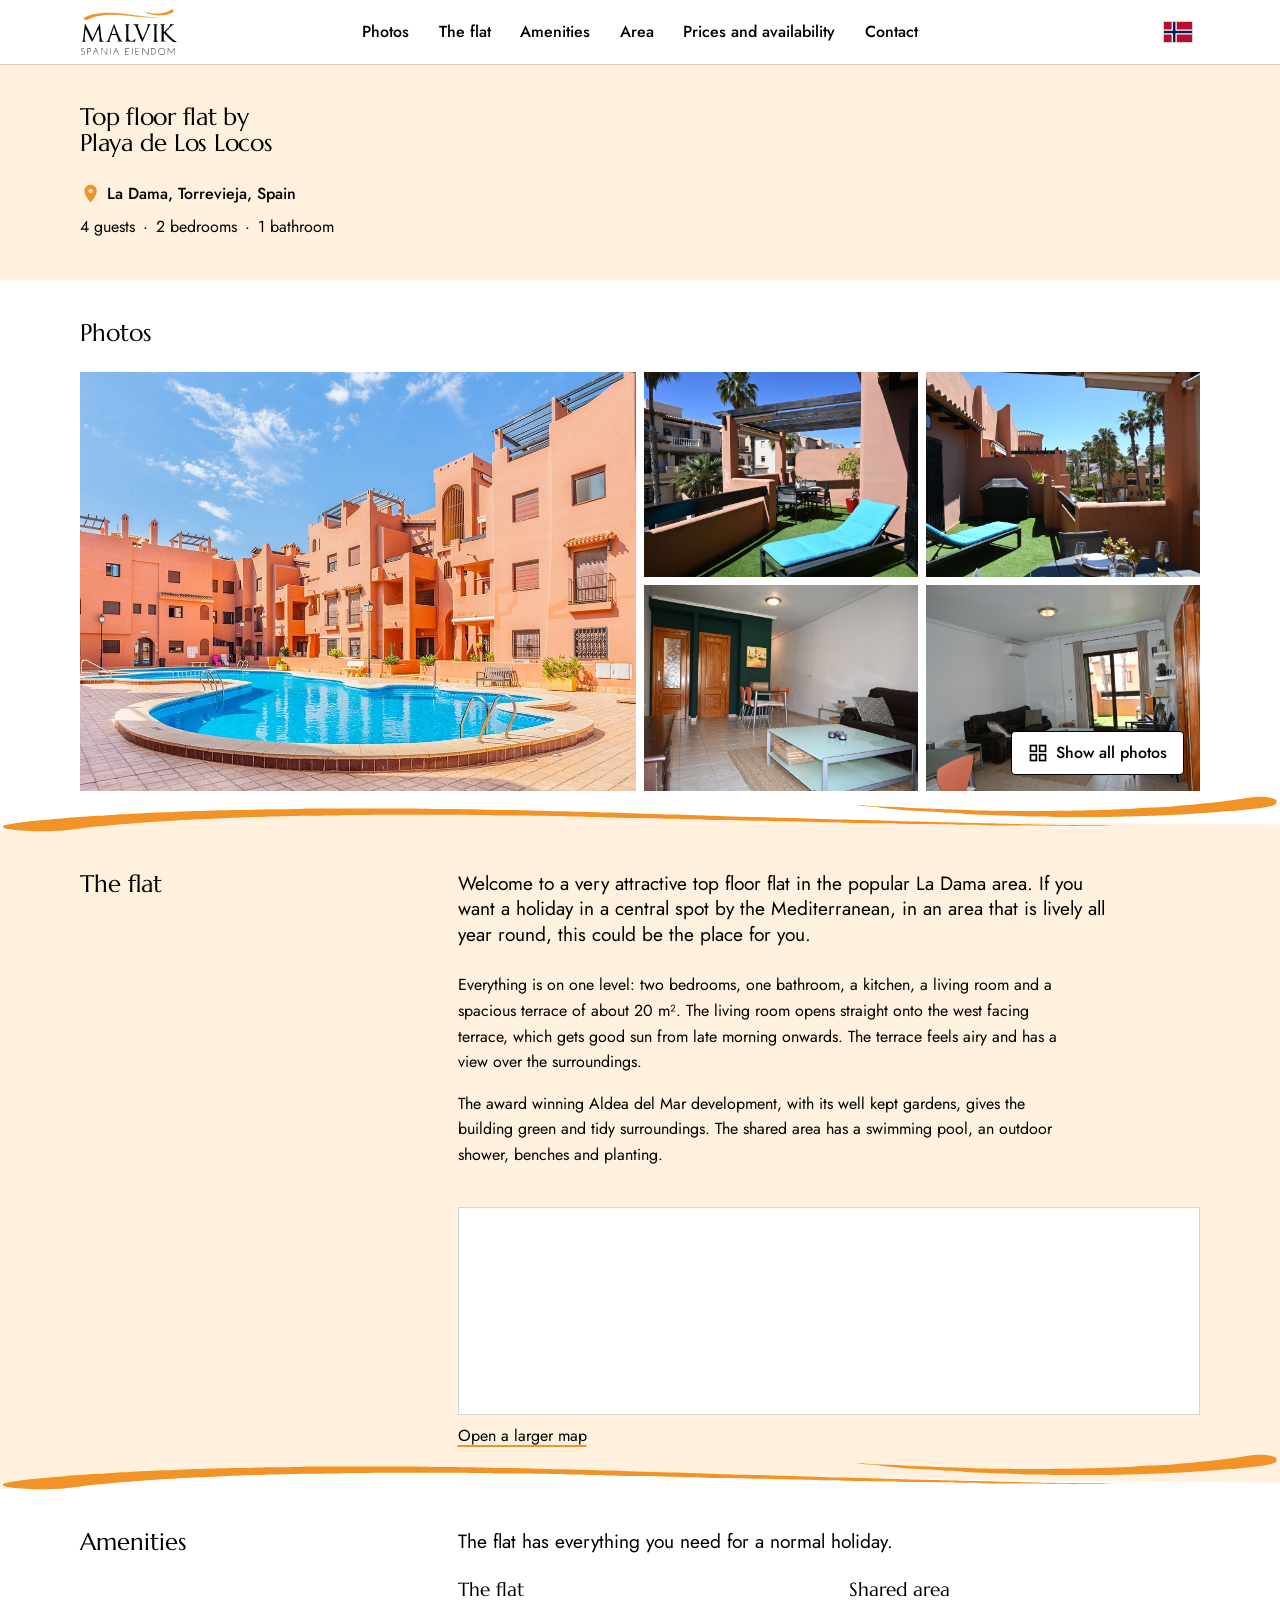
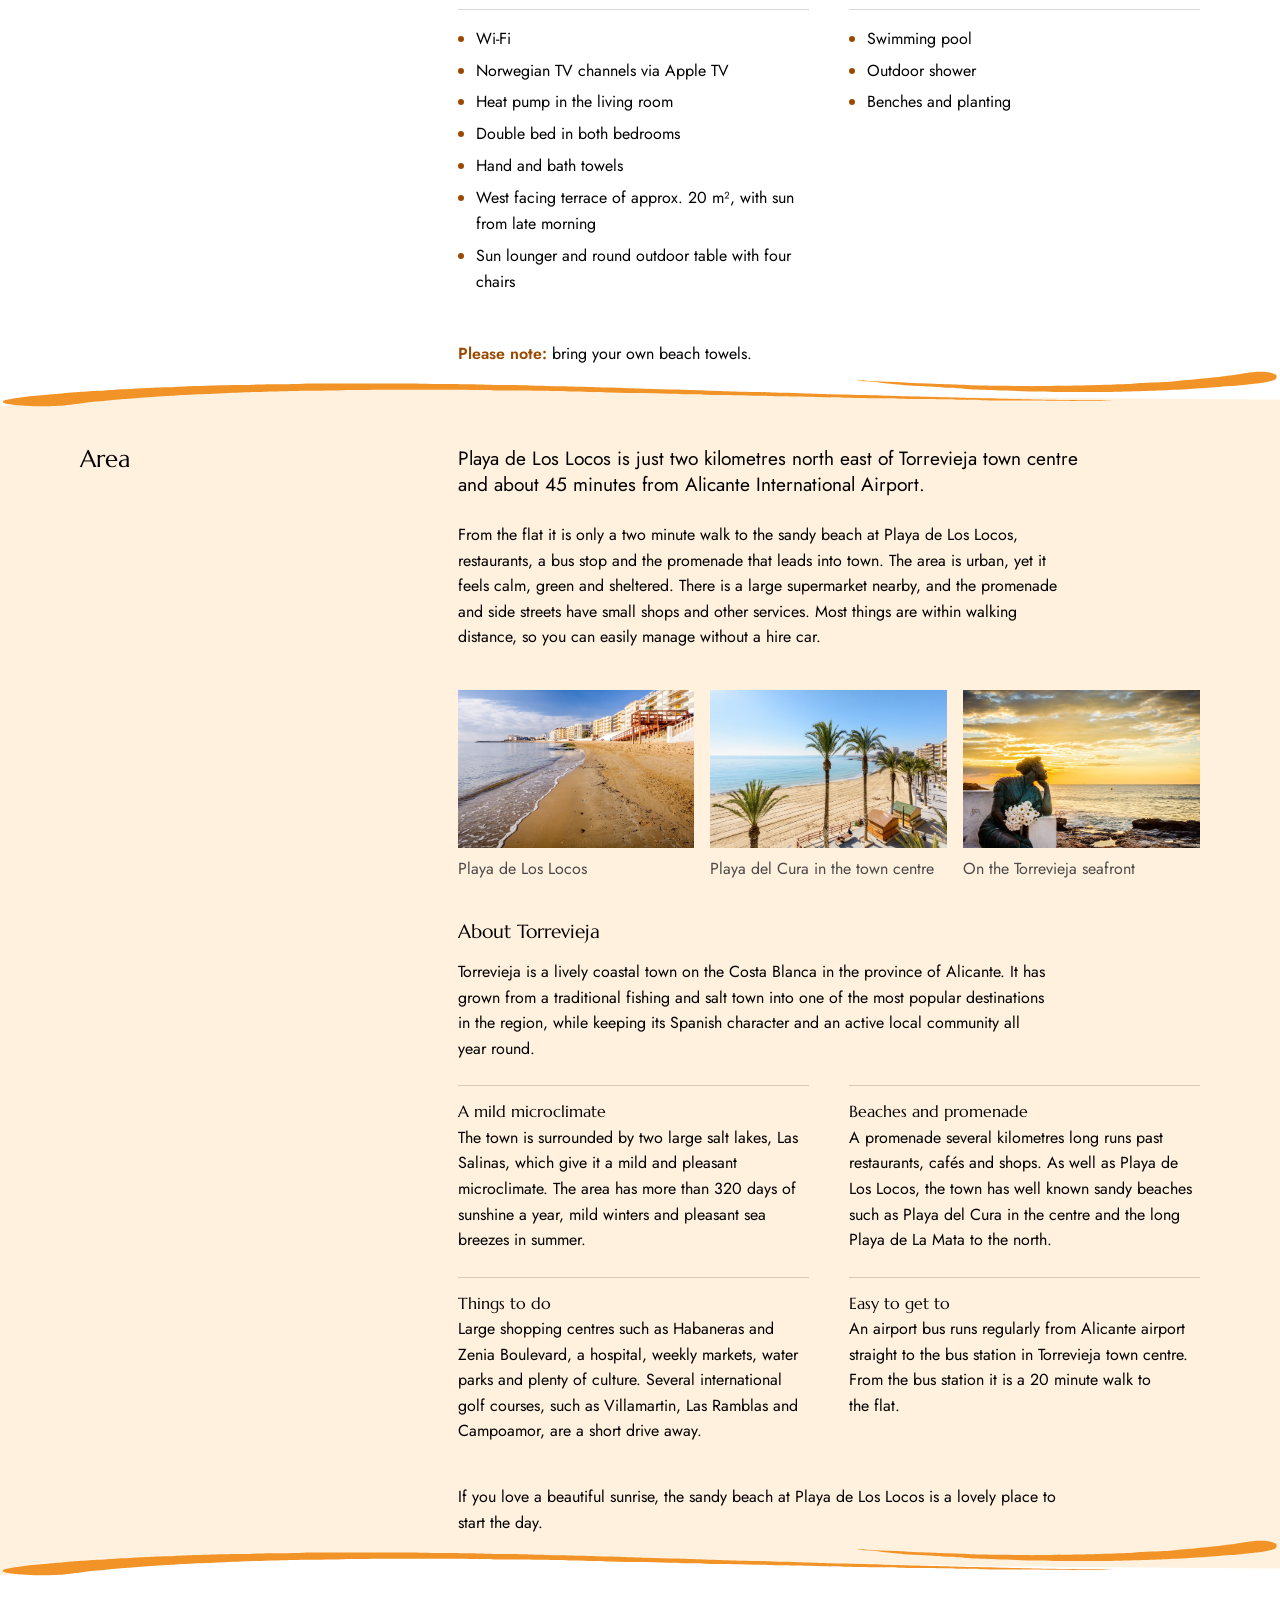
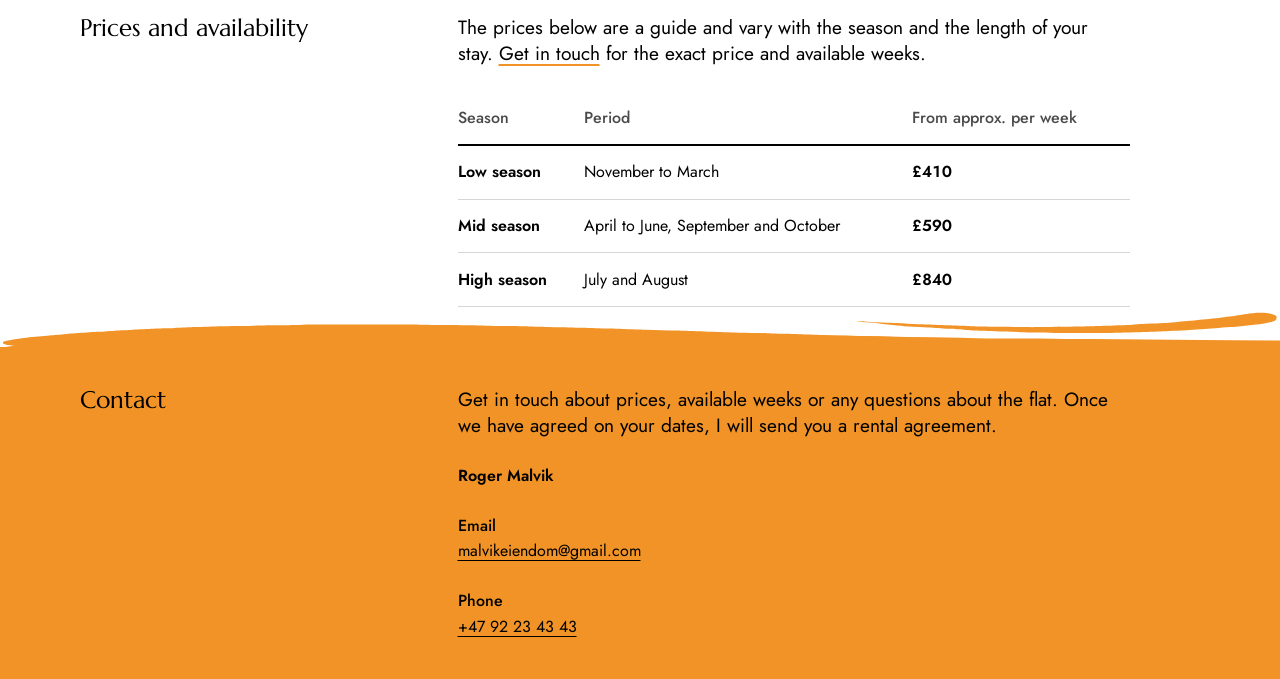
==== en/index.html @ 70602589 "Tilbake til enkelt flagg og fjern kant på notat" ====
<!DOCTYPE html>
<html lang="en-GB">
<head>
    <meta charset="utf-8">
    <meta name="viewport" content="width=device-width, initial-scale=1">
    <title>Top floor flat by Playa de Los Locos, Torrevieja | mseiendom</title>
    <meta name="description" content="Bright top floor flat with two bedrooms and a west facing terrace, a two minute walk from Playa de Los Locos in Torrevieja. Shared pool. Contact the owner for prices and available weeks.">
    <meta name="theme-color" content="#ffffff">

    <!-- TODO: change to the right domain if it is not mseiendom.no -->
    <link rel="canonical" href="https://mseiendom.no/en/">
    <link rel="alternate" hreflang="nb" href="https://mseiendom.no/">
    <link rel="alternate" hreflang="en" href="https://mseiendom.no/en/">
    <link rel="alternate" hreflang="x-default" href="https://mseiendom.no/">

    <!-- Preview when the link is shared on Messenger, Facebook etc. -->
    <meta property="og:type" content="website">
    <meta property="og:locale" content="en_GB">
    <meta property="og:locale:alternate" content="nb_NO">
    <meta property="og:site_name" content="mseiendom">
    <meta property="og:title" content="Top floor flat by Playa de Los Locos, Torrevieja">
    <meta property="og:description" content="Two bedrooms, a west facing terrace and a shared pool. A two minute walk to the beach.">
    <meta property="og:url" content="https://mseiendom.no/en/">
    <meta property="og:image" content="https://mseiendom.no/images/common-area-pool-and-buildings.jpg">

    <link rel="icon" href="../favicon.svg" type="image/svg+xml">
    <link rel="preload" href="../fonts/marcellus-latin-400.woff2" as="font" type="font/woff2" crossorigin>
    <link rel="preload" href="../fonts/jost-latin-variable.woff2" as="font" type="font/woff2" crossorigin>
    <link rel="stylesheet" href="../css/styles.css">
    <script src="../js/menu.js" defer></script>
    <script src="../js/gallery.js" defer></script>
</head>
<body>
    <a class="skip-link" href="#main">Skip to main content</a>

    <header class="site-header">
        <div class="site-header__inner">
            <a class="site-header__logo" href="#top"><img class="site-header__logo-image" src="../images/logo-malvik-spania-eiendom.svg" width="522" height="256" alt="Malvik Spania Eiendom"></a>

            <nav class="site-nav" aria-label="Main menu">
                <button class="site-nav__toggle" type="button" popovertarget="site-menu" data-js="menu-toggle">
                    <span class="site-nav__burger" aria-hidden="true"></span>
                    <span class="visually-hidden">Menu</span>
                </button>

                <div class="site-nav__menu" id="site-menu" popover data-js="menu">
                    <ul class="site-nav__list">
                        <li><a class="site-nav__link" href="#photos">Photos</a></li>
                        <li><a class="site-nav__link" href="#the-flat">The flat</a></li>
                        <li><a class="site-nav__link" href="#amenities">Amenities</a></li>
                        <li><a class="site-nav__link" href="#area">Area</a></li>
                        <li><a class="site-nav__link" href="#prices">Prices and availability</a></li>
                        <li><a class="site-nav__link" href="#contact">Contact</a></li>
                    </ul>
                </div>
            </nav>

            <a class="lang-switch" href="../" hreflang="nb" lang="nb" title="Norsk"><img class="lang-switch__flag" src="../images/flag-no.svg" width="28" height="20" alt="Norsk"></a>
        </div>
    </header>

    <main id="main">

        <!-- Intro: short overview at the top, no menu link -->
        <section class="section section--tint intro" id="top" aria-labelledby="intro-title">
            <div class="section__inner">
                <h1 class="intro__title" id="intro-title">Top floor flat by Playa de Los Locos</h1>
                <!-- TODO: add the street name (no house number) once the owner has confirmed it -->
                <p class="intro__location">La Dama, Torrevieja, Spain</p>
                <!-- TODO: confirm the number of guests with the owner (4 is assumed from two double beds) -->
                <ul class="intro__facts">
                    <li class="intro__fact">4 guests</li>
                    <li class="intro__fact">2 bedrooms</li>
                    <li class="intro__fact">1 bathroom</li>
                </ul>
            </div>
        </section>

        <!-- Photos -->
        <section class="section" id="photos" aria-labelledby="photos-title">
            <div class="section__inner">
                <h2 class="section__title" id="photos-title">Photos</h2>

                <div class="gallery">
                    <ul class="gallery__list">
                        <li class="gallery__item gallery__item--main">
                            <figure class="gallery__figure">
                                <a class="gallery__link" href="../images/common-area-pool-and-buildings.jpg" data-js="gallery-link">
                                    <img class="gallery__image" src="../images/common-area-pool-and-buildings.jpg" width="1600" height="835" alt="The shared area with a swimming pool, surrounded by terracotta coloured blocks of flats" fetchpriority="high">
                                </a>
                                <figcaption class="gallery__caption">Shared area with pool</figcaption>
                            </figure>
                        </li>
                        <li class="gallery__item">
                            <figure class="gallery__figure">
                                <a class="gallery__link" href="../images/balcony-pergola-sun-lounger-and-table.jpg" data-js="gallery-link">
                                    <img class="gallery__image" src="../images/balcony-pergola-sun-lounger-and-table.jpg" width="2000" height="1333" alt="The terrace with a pergola, a blue sun lounger and a table with four chairs, with palm trees and neighbouring buildings behind" loading="lazy">
                                </a>
                                <figcaption class="gallery__caption">Terrace</figcaption>
                            </figure>
                        </li>
                        <li class="gallery__item">
                            <figure class="gallery__figure">
                                <a class="gallery__link" href="../images/balcony-sun-lounger-and-grill.jpg" data-js="gallery-link">
                                    <img class="gallery__image" src="../images/balcony-sun-lounger-and-grill.jpg" width="2000" height="1333" alt="Sun lounger and barbecue on the terrace, looking out over palm trees and the neighbourhood" loading="lazy">
                                </a>
                                <figcaption class="gallery__caption">Terrace</figcaption>
                            </figure>
                        </li>
                        <li class="gallery__item">
                            <figure class="gallery__figure">
                                <a class="gallery__link" href="../images/living-room-sofa-and-dining-area.jpg" data-js="gallery-link">
                                    <img class="gallery__image" src="../images/living-room-sofa-and-dining-area.jpg" width="2000" height="1333" alt="The living room with a sofa and glass coffee table, and a dining table by a dark green wall" loading="lazy">
                                </a>
                                <figcaption class="gallery__caption">Living room</figcaption>
                            </figure>
                        </li>
                        <li class="gallery__item">
                            <figure class="gallery__figure">
                                <a class="gallery__link" href="../images/living-room-balcony-door.jpg" data-js="gallery-link">
                                    <img class="gallery__image" src="../images/living-room-balcony-door.jpg" width="2000" height="1333" alt="The living room with a sofa and a glass door out to the terrace" loading="lazy">
                                </a>
                                <figcaption class="gallery__caption">Living room with terrace access</figcaption>
                            </figure>
                        </li>
                        <li class="gallery__item">
                            <figure class="gallery__figure">
                                <a class="gallery__link" href="../images/living-room-tv-and-doors.jpg" data-js="gallery-link">
                                    <img class="gallery__image" src="../images/living-room-tv-and-doors.jpg" width="2000" height="1333" alt="The living room with a TV, shelves and two wooden doors" loading="lazy">
                                </a>
                                <figcaption class="gallery__caption">Living room</figcaption>
                            </figure>
                        </li>
                        <li class="gallery__item">
                            <figure class="gallery__figure">
                                <a class="gallery__link" href="../images/dining-area-hallway-1.jpeg" data-js="gallery-link">
                                    <img class="gallery__image" src="../images/dining-area-hallway-1.jpeg" width="2000" height="1500" alt="Dining table with four chairs by the hallway" loading="lazy">
                                </a>
                                <figcaption class="gallery__caption">Dining area</figcaption>
                            </figure>
                        </li>
                        <li class="gallery__item">
                            <figure class="gallery__figure">
                                <a class="gallery__link" href="../images/kitchen-sink-and-window.jpg" data-js="gallery-link">
                                    <img class="gallery__image" src="../images/kitchen-sink-and-window.jpg" width="2000" height="1333" alt="The kitchen with a sink, a window and a wine rack" loading="lazy">
                                </a>
                                <figcaption class="gallery__caption">Kitchen</figcaption>
                            </figure>
                        </li>
                        <li class="gallery__item">
                            <figure class="gallery__figure">
                                <a class="gallery__link" href="../images/kitchen-fridge-and-washing-machine.jpg" data-js="gallery-link">
                                    <img class="gallery__image" src="../images/kitchen-fridge-and-washing-machine.jpg" width="1333" height="2000" alt="The kitchen with a fridge freezer and a washing machine" loading="lazy">
                                </a>
                                <figcaption class="gallery__caption">Kitchen</figcaption>
                            </figure>
                        </li>
                        <li class="gallery__item">
                            <figure class="gallery__figure">
                                <a class="gallery__link" href="../images/bathroom-sink-and-shower.jpg" data-js="gallery-link">
                                    <img class="gallery__image" src="../images/bathroom-sink-and-shower.jpg" width="1333" height="2000" alt="The bathroom with a basin, mirror and shower" loading="lazy">
                                </a>
                                <figcaption class="gallery__caption">Bathroom</figcaption>
                            </figure>
                        </li>
                        <li class="gallery__item">
                            <figure class="gallery__figure">
                                <a class="gallery__link" href="../images/balcony-view-neighborhood-palm-trees.jpg" data-js="gallery-link">
                                    <img class="gallery__image" src="../images/balcony-view-neighborhood-palm-trees.jpg" width="2000" height="1333" alt="View from the terrace over the street, palm trees and the neighbourhood" loading="lazy">
                                </a>
                                <figcaption class="gallery__caption">View from the terrace</figcaption>
                            </figure>
                        </li>
                        <li class="gallery__item">
                            <figure class="gallery__figure">
                                <a class="gallery__link" href="../images/balcony-view-street-sea-glimpse-full.jpg" data-js="gallery-link">
                                    <img class="gallery__image" src="../images/balcony-view-street-sea-glimpse-full.jpg" width="1333" height="2000" alt="A glimpse of the sea between the houses, seen from the terrace" loading="lazy">
                                </a>
                                <figcaption class="gallery__caption">Sea glimpse from the terrace</figcaption>
                            </figure>
                        </li>
                        <li class="gallery__item">
                            <figure class="gallery__figure">
                                <a class="gallery__link" href="../images/building-facade-main.jpg" data-js="gallery-link">
                                    <img class="gallery__image" src="../images/building-facade-main.jpg" width="1600" height="863" alt="The building seen from the street, with palm trees in front" loading="lazy">
                                </a>
                                <figcaption class="gallery__caption">The building</figcaption>
                            </figure>
                        </li>
                        <li class="gallery__item">
                            <figure class="gallery__figure">
                                <a class="gallery__link" href="../images/common-area-pool.jpg" data-js="gallery-link">
                                    <img class="gallery__image" src="../images/common-area-pool.jpg" width="1600" height="902" alt="The swimming pool in the shared area" loading="lazy">
                                </a>
                                <figcaption class="gallery__caption">Pool</figcaption>
                            </figure>
                        </li>
                        <li class="gallery__item">
                            <figure class="gallery__figure">
                                <a class="gallery__link" href="../images/neighborhood-palm-trees-night.jpg" data-js="gallery-link">
                                    <img class="gallery__image" src="../images/neighborhood-palm-trees-night.jpg" width="2000" height="1333" alt="The neighbourhood with palm trees and street lights in the evening" loading="lazy">
                                </a>
                                <figcaption class="gallery__caption">The neighbourhood in the evening</figcaption>
                            </figure>
                        </li>
                    </ul>
                    <button class="gallery__show-all" type="button" data-js="gallery-show-all">
                        <svg aria-hidden="true" focusable="false" width="20" height="20" viewBox="0 0 24 24" fill="none" stroke="currentColor" stroke-width="2"><rect x="3" y="3" width="7" height="7"/><rect x="14" y="3" width="7" height="7"/><rect x="3" y="14" width="7" height="7"/><rect x="14" y="14" width="7" height="7"/></svg>
                        Show all photos
                    </button>
                </div>

                <dialog class="lightbox" data-js="lightbox" aria-label="Photo viewer">
                    <button class="lightbox__button lightbox__button--close" type="button" data-js="lightbox-close">
                        <svg aria-hidden="true" focusable="false" width="24" height="24" viewBox="0 0 24 24" fill="none" stroke="currentColor" stroke-width="2" stroke-linecap="round"><path d="M6 6l12 12M18 6L6 18"/></svg>
                        <span class="visually-hidden">Close</span>
                    </button>
                    <button class="lightbox__button lightbox__button--prev" type="button" data-js="lightbox-prev">
                        <svg aria-hidden="true" focusable="false" width="24" height="24" viewBox="0 0 24 24" fill="none" stroke="currentColor" stroke-width="2" stroke-linecap="round" stroke-linejoin="round"><path d="M15 5l-7 7 7 7"/></svg>
                        <span class="visually-hidden">Previous photo</span>
                    </button>
                    <figure class="lightbox__figure" data-js="lightbox-figure">
                        <img class="lightbox__image" src="../images/common-area-pool-and-buildings.jpg" alt="" loading="lazy" data-js="lightbox-image">
                        <figcaption class="lightbox__caption" aria-live="polite">
                            <span data-js="lightbox-caption"></span>
                            <span class="lightbox__counter" data-js="lightbox-counter"></span>
                        </figcaption>
                    </figure>
                    <button class="lightbox__button lightbox__button--next" type="button" data-js="lightbox-next">
                        <svg aria-hidden="true" focusable="false" width="24" height="24" viewBox="0 0 24 24" fill="none" stroke="currentColor" stroke-width="2" stroke-linecap="round" stroke-linejoin="round"><path d="M9 5l7 7-7 7"/></svg>
                        <span class="visually-hidden">Next photo</span>
                    </button>
                    <ul class="lightbox__thumbnails" data-js="lightbox-thumbnails"></ul>
                </dialog>
            </div>
        </section>

        <!-- The flat -->
        <section class="section section--tint" id="the-flat" aria-labelledby="the-flat-title">
            <div class="section__inner section__inner--split">
                <h2 class="section__title" id="the-flat-title">The flat</h2>
                <div class="section__body">
                    <p class="section__lead">Welcome to a very attractive top floor flat in the popular La Dama area. If you want a holiday in a central spot by the Mediterranean, in an area that is lively all year round, this could be the place for you.</p>
                    <p>Everything is on one level: two bedrooms, one bathroom, a kitchen, a living room and a spacious terrace of about 20 m². The living room opens straight onto the west facing terrace, which gets good sun from late morning onwards. The terrace feels airy and has a view over the surroundings.</p>
                    <p>The award winning Aldea del Mar development, with its well kept gardens, gives the building green and tidy surroundings. The shared area has a swimming pool, an outdoor shower, benches and planting.</p>

                    <!-- The map shows the Aldea del Mar complex (La Dama) with a pin, not the exact flat. -->
                    <figure class="map">
                        <iframe class="map__frame" src="https://www.openstreetmap.org/export/embed.html?bbox=-0.6680%2C37.9825%2C-0.6520%2C37.9905&amp;layer=mapnik&amp;marker=37.9867%2C-0.6600" title="Map of La Dama and Playa de Los Locos in Torrevieja, with Aldea del Mar marked" width="800" height="200" loading="lazy"></iframe>
                        <figcaption class="map__caption">
                            <a href="https://www.openstreetmap.org/?mlat=37.9867&amp;mlon=-0.6600#map=17/37.9867/-0.6600">Open a larger map</a>
                        </figcaption>
                    </figure>
                </div>
            </div>
        </section>

        <!-- Amenities -->
        <section class="section" id="amenities" aria-labelledby="amenities-title">
            <div class="section__inner section__inner--split">
                <h2 class="section__title" id="amenities-title">Amenities</h2>
                <div class="section__body">
                    <p class="section__lead">The flat has everything you need for a normal holiday.</p>

                    <div class="amenities">
                        <div class="amenities__group">
                            <h3 class="amenities__title">The flat</h3>
                            <ul class="amenities__list">
                                <li class="amenities__item">Wi-Fi</li>
                                <li class="amenities__item">Norwegian TV channels via Apple TV</li>
                                <li class="amenities__item">Heat pump in the living room</li>
                                <li class="amenities__item">Double bed in both bedrooms</li>
                                <li class="amenities__item">Hand and bath towels</li>
                                <li class="amenities__item">West facing terrace of approx. 20 m², with sun from late morning</li>
                                <li class="amenities__item">Sun lounger and round outdoor table with four chairs</li>
                            </ul>
                        </div>

                        <div class="amenities__group">
                            <h3 class="amenities__title">Shared area</h3>
                            <ul class="amenities__list">
                                <li class="amenities__item">Swimming pool</li>
                                <li class="amenities__item">Outdoor shower</li>
                                <li class="amenities__item">Benches and planting</li>
                            </ul>
                        </div>
                    </div>

                    <p class="amenities__note"><strong class="amenities__note-label">Please note:</strong> bring your own beach towels.</p>
                </div>
            </div>
        </section>

        <!-- Area -->
        <section class="section section--tint" id="area" aria-labelledby="area-title">
            <div class="section__inner section__inner--split">
                <h2 class="section__title" id="area-title">Area</h2>
                <div class="section__body">
                    <p class="section__lead">Playa de Los Locos is just two kilometres north east of Torrevieja town centre and about 45 minutes from Alicante International Airport.</p>
                    <p>From the flat it is only a two minute walk to the sandy beach at Playa de Los Locos, restaurants, a bus stop and the promenade that leads into town. The area is urban, yet it feels calm, green and sheltered. There is a large supermarket nearby, and the promenade and side streets have small shops and other services. Most things are within walking distance, so you can easily manage without a hire car.</p>

                    <ul class="area-photos">
                        <li class="area-photos__item">
                            <figure class="area-photos__figure">
                                <img class="area-photos__image" src="../images/playa-de-los-locos-shoreline.jpg" width="1920" height="963" alt="The sandy beach at Playa de Los Locos with a calm sea and blocks of flats along the promenade" loading="lazy">
                                <figcaption class="area-photos__caption">Playa de Los Locos</figcaption>
                            </figure>
                        </li>
                        <li class="area-photos__item">
                            <figure class="area-photos__figure">
                                <img class="area-photos__image" src="../images/playa-del-cura-beach-palm-trees.jpg" width="1463" height="845" alt="Playa del Cura with palm trees, a sandy beach and the promenade" loading="lazy">
                                <figcaption class="area-photos__caption">Playa del Cura in the town centre</figcaption>
                            </figure>
                        </li>
                        <li class="area-photos__item">
                            <figure class="area-photos__figure">
                                <img class="area-photos__image" src="../images/torrevieja-sunset-statue-seafront.jpg" width="1500" height="1000" alt="Statue of a woman holding flowers by the sea at sunset" loading="lazy">
                                <figcaption class="area-photos__caption">On the Torrevieja seafront</figcaption>
                            </figure>
                        </li>
                    </ul>

                    <h3 class="section__subtitle">About Torrevieja</h3>
                    <p>Torrevieja is a lively coastal town on the Costa Blanca in the province of Alicante. It has grown from a traditional fishing and salt town into one of the most popular destinations in the region, while keeping its Spanish character and an active local community all year round.</p>

                    <div class="highlights">
                        <div class="highlights__item">
                            <h4 class="highlights__title">A mild microclimate</h4>
                            <p class="highlights__text">The town is surrounded by two large salt lakes, Las Salinas, which give it a mild and pleasant microclimate. The area has more than 320 days of sunshine a year, mild winters and pleasant sea breezes in summer.</p>
                        </div>
                        <div class="highlights__item">
                            <h4 class="highlights__title">Beaches and promenade</h4>
                            <p class="highlights__text">A promenade several kilometres long runs past restaurants, cafés and shops. As well as Playa de Los Locos, the town has well known sandy beaches such as Playa del Cura in the centre and the long Playa de La Mata to the north.</p>
                        </div>
                        <div class="highlights__item">
                            <h4 class="highlights__title">Things to do</h4>
                            <p class="highlights__text">Large shopping centres such as Habaneras and Zenia Boulevard, a hospital, weekly markets, water parks and plenty of culture. Several international golf courses, such as Villamartin, Las Ramblas and Campoamor, are a short drive away.</p>
                        </div>
                        <div class="highlights__item">
                            <h4 class="highlights__title">Easy to get to</h4>
                            <p class="highlights__text">An airport bus runs regularly from Alicante airport straight to the bus station in Torrevieja town centre. From the bus station it is a 20 minute walk to the flat.</p>
                        </div>
                    </div>

                    <p>If you love a beautiful sunrise, the sandy beach at Playa de Los Locos is a lovely place to start the day.</p>
                </div>
            </div>
        </section>

        <!-- Prices and availability -->
        <!-- TODO: replace the placeholder prices once the owner sends the real ones. GBP = NOK divided by today's rate, rounded to the nearest 10 pounds. -->
        <section class="section" id="prices" aria-labelledby="prices-title">
            <div class="section__inner section__inner--split">
                <h2 class="section__title" id="prices-title">Prices and availability</h2>
                <div class="section__body">
                    <p class="section__lead">The prices below are a guide and vary with the season and the length of your stay. <a href="#contact">Get in touch</a> for the exact price and available weeks.</p>

                    <div class="prices__table-wrapper">
                        <table class="prices__table">
                            <caption class="visually-hidden">Guide price per week</caption>
                            <thead>
                                <tr>
                                    <th scope="col">Season</th>
                                    <th scope="col">Period</th>
                                    <th scope="col">From approx. per week</th>
                                </tr>
                            </thead>
                            <tbody>
                                <tr>
                                    <th scope="row">Low season</th>
                                    <td>November to March</td>
                                    <td class="prices__price"><data value="410">£410</data></td>
                                </tr>
                                <tr>
                                    <th scope="row">Mid season</th>
                                    <td>April to June, September and October</td>
                                    <td class="prices__price"><data value="590">£590</data></td>
                                </tr>
                                <tr>
                                    <th scope="row">High season</th>
                                    <td>July and August</td>
                                    <td class="prices__price"><data value="840">£840</data></td>
                                </tr>
                            </tbody>
                        </table>
                    </div>
                </div>
            </div>
        </section>

        <!-- Contact -->
        <section class="section section--accent" id="contact" aria-labelledby="contact-title">
            <div class="section__inner section__inner--split">
                <h2 class="section__title" id="contact-title">Contact</h2>
                <div class="section__body">
                    <p class="section__lead">Get in touch about prices, available weeks or any questions about the flat. Once we have agreed on your dates, I will send you a rental agreement.</p>

                    <address class="contact">
                        <p class="contact__name">Roger Malvik</p>
                        <ul class="contact__list">
                            <li class="contact__item">
                                <span class="contact__label">Email</span>
                                <a class="contact__link" href="mailto:malvikeiendom@gmail.com?subject=Renting%20the%20flat%20in%20Torrevieja">malvikeiendom@gmail.com</a>
                            </li>
                            <li class="contact__item">
                                <span class="contact__label">Phone</span>
                                <a class="contact__link" href="tel:+4792234343">+47 92 23 43 43</a>
                            </li>
                        </ul>
                    </address>
                </div>
            </div>
        </section>

    </main>
</body>
</html>
---- css/styles.css ----
/* ==========================================================================
   Malvik Spania Eiendom
   BEM class names, mobile first.

   1.  Fonts
   2.  Design tokens
   3.  Base
   4.  Utilities
   5.  Site header and navigation
   6.  Sections
   7.  Intro
   8.  Gallery and photo viewer
   9.  Amenities
   10. Area and map
   11. Prices
   12. Contact
   13. Breakpoints
   14. Motion, short screens and print
   ========================================================================== */


/* 1. Fonts
   Both typefaces are self-hosted and licensed under the SIL Open Font License.
   Marcellus is used for headings (h1 to h4) only. Jost is used for all other text.
   ========================================================================== */

@font-face {
    font-family: "Marcellus";
    src: url("../fonts/marcellus-latin-400.woff2") format("woff2");
    font-weight: 400;
    font-style: normal;
    font-display: swap;
}

@font-face {
    font-family: "Jost";
    src: url("../fonts/jost-latin-variable.woff2") format("woff2");
    font-weight: 100 900;
    font-style: normal;
    font-display: swap;
}


/* 2. Design tokens
   ========================================================================== */

:root {
    /* No font sizes are set except the lead text: headings and body text use the
       browser defaults, so the visitor's own text size setting is always respected. */

    /* Colors come from the logo: black, white and the orange brush stroke.
       Text pairs: ink on white 21:1, ink on apricot 18.9:1, ink on orange 8.9:1,
       ink-soft on apricot 8:1, orange-deep on apricot 5.6:1 (WCAG 2.2 AA needs 4.5:1).
       The plain orange is only used for decoration and as a background. */
    --color-white: #ffffff;
    --color-ink: #000000;
    --color-ink-soft: #4a4a4a;
    --color-orange: #f19326;
    --color-orange-deep: #9a4a00;
    --color-apricot: #fff1dd;
    --color-line: rgb(0 0 0 / 0.16);

    --font-heading: "Marcellus", Georgia, "Times New Roman", serif;
    --font-body: "Jost", system-ui, -apple-system, "Segoe UI", Roboto, Arial, sans-serif;


    --space-xs: 0.5rem;
    --space-s: 1rem;
    --space-m: 1.5rem;
    --space-l: 2.5rem;
    --section-space: var(--space-l);

    --content-width: 72rem;
    --text-width: 62ch;
    --header-height: 4rem;
    --radius: 0.25rem;
}


/* 3. Base
   ========================================================================== */

*,
*::before,
*::after {
    box-sizing: border-box;
}

html {
    color-scheme: light;
    -webkit-text-size-adjust: 100%;
    text-size-adjust: 100%;
    /* A menu jump lands the section right under the sticky header. The 1px overlap
       hides the sliver of the previous section that browser rounding can leave. */
    scroll-padding-top: calc(var(--header-height) - 1px);
}

body {
    margin: 0;
    font-family: var(--font-body);
    line-height: 1.6;
    color: var(--color-ink);
    background-color: var(--color-white);
}

h1,
h2,
h3,
h4 {
    margin-top: 0;
    margin-bottom: var(--space-s);
    font-family: var(--font-heading);
    font-weight: 400;
    line-height: 1.15;
    text-wrap: balance;
}

h1 {
    line-height: 1.1;
    letter-spacing: -0.01em;
}

p {
    max-width: var(--text-width);
    margin-top: 0;
    margin-bottom: var(--space-s);
    text-wrap: pretty;
}

ul {
    margin-top: 0;
    margin-bottom: var(--space-s);
}

img,
iframe {
    display: block;
    max-width: 100%;
}

img {
    height: auto;
}

strong,
th {
    font-weight: 600;
}

/* Links keep the text color. The orange underline marks them as links. */
a {
    color: inherit;
    text-decoration-line: underline;
    text-decoration-color: var(--color-orange);
    text-decoration-thickness: 0.12em;
    text-underline-offset: 0.22em;
}

a:hover {
    text-decoration-color: currentColor;
}

:focus-visible {
    outline: 3px solid var(--color-ink);
    outline-offset: 3px;
    border-radius: var(--radius);
}

::selection {
    color: var(--color-ink);
    background-color: var(--color-orange);
}


/* 4. Utilities
   ========================================================================== */

.visually-hidden {
    position: absolute;
    width: 1px;
    height: 1px;
    margin: -1px;
    padding: 0;
    overflow: hidden;
    clip-path: inset(50%);
    white-space: nowrap;
    border: 0;
}

.skip-link {
    position: absolute;
    top: var(--space-xs);
    left: var(--space-xs);
    z-index: 100;
    padding: var(--space-xs) var(--space-s);
    font-weight: 600;
    color: var(--color-white);
    background-color: var(--color-ink);
    border-radius: var(--radius);
    text-decoration-line: none;
    transform: translateY(-200%);
}

.skip-link:focus {
    transform: translateY(0);
}


/* 5. Site header and navigation
   ========================================================================== */

.site-header {
    position: sticky;
    top: 0;
    z-index: 50;
    background-color: var(--color-white);
    /* A shadow instead of a border keeps the header exactly --header-height tall. */
    box-shadow: 0 1px 0 var(--color-line);
}

.site-header__inner {
    display: flex;
    align-items: center;
    gap: var(--space-s);
    max-width: var(--content-width);
    height: var(--header-height);
    margin-left: auto;
    margin-right: auto;
    padding-left: var(--space-s);
    padding-right: var(--space-s);
}

.site-header__logo {
    display: block;
    flex-shrink: 0;
    padding-top: 0.25rem;
    padding-bottom: 0.25rem;
}

.site-header__logo-image {
    display: block;
    width: auto;
    height: 3rem;
}

.site-nav {
    margin-left: auto;
}

.site-nav__toggle {
    display: inline-flex;
    align-items: center;
    justify-content: center;
    min-width: 2.75rem;
    min-height: 2.75rem;
    padding: var(--space-xs) 0.6rem;
    color: var(--color-ink);
    background-color: transparent;
    border: 0;
    border-radius: var(--radius);
    cursor: pointer;
}

/* The burger icon: three lines drawn in CSS. */
.site-nav__burger {
    position: relative;
    display: block;
    width: 1.375rem;
    height: 2px;
    background-color: currentColor;
}

.site-nav__burger::before,
.site-nav__burger::after {
    content: "";
    position: absolute;
    left: 0;
    width: 100%;
    height: 2px;
    background-color: currentColor;
}

.site-nav__burger::before {
    top: -7px;
}

.site-nav__burger::after {
    top: 7px;
}

/* While the menu is open the burger becomes an X. */
.site-nav:has(.site-nav__menu:popover-open) .site-nav__burger {
    background-color: transparent;
}

.site-nav:has(.site-nav__menu:popover-open) .site-nav__burger::before {
    transform: translateY(7px) rotate(45deg);
}

.site-nav:has(.site-nav__menu:popover-open) .site-nav__burger::after {
    transform: translateY(-7px) rotate(-45deg);
}

/* Small screens: the menu is a native popover that opens below the header. */
.site-nav__menu {
    position: fixed;
    top: var(--header-height);
    right: 0;
    bottom: auto;
    left: 0;
    width: 100%;
    max-height: calc(100dvh - var(--header-height));
    margin: 0;
    padding: var(--space-s);
    overflow-y: auto;
    color: var(--color-ink);
    background-color: var(--color-white);
    border: 0;
    border-bottom: 3px solid var(--color-orange);
}

/* The backdrop starts below the header, so the X stays clear and easy to reach. */
.site-nav__menu::backdrop {
    top: var(--header-height);
    background-color: rgb(0 0 0 / 0.4);
}

.site-nav__list {
    margin: 0;
    padding: 0;
    list-style: none;
}

.site-nav__link {
    display: block;
    padding: 0.8rem var(--space-s);
    text-align: center;
    text-decoration-line: none;
    border-radius: var(--radius);
}

.site-nav__link:hover {
    background-color: var(--color-apricot);
}

.lang-switch {
    display: inline-flex;
    align-items: center;
    justify-content: center;
    min-width: 2.75rem;
    min-height: 2.75rem;
    border-radius: var(--radius);
}

.lang-switch__flag {
    width: 1.75rem;
    height: 1.25rem;
    object-fit: cover;
    box-shadow: 0 0 0 1px var(--color-line);
}

.lang-switch:hover .lang-switch__flag {
    box-shadow: 0 0 0 2px var(--color-orange);
}


/* 6. Sections
   Every section, the intro included, has the same space above and below.
   Backgrounds alternate between white and apricot; the contact section is orange.
   ========================================================================== */

.section {
    padding-top: var(--section-space);
    padding-bottom: var(--section-space);
    background-color: var(--color-white);
}

.section--tint {
    background-color: var(--color-apricot);
}

.section--accent {
    background-color: var(--color-orange);
}

.section__inner {
    max-width: var(--content-width);
    margin-left: auto;
    margin-right: auto;
    padding-left: var(--space-s);
    padding-right: var(--space-s);
}

/* The last element adds no gap of its own, so the bottom space matches the top. */
.section__inner > :last-child,
.section__body > :last-child {
    margin-bottom: 0;
}

.section__title {
    margin-bottom: var(--space-m);
}


.section__lead {
    max-width: 34em;
    margin-bottom: var(--space-m);
    font-size: 1.2rem;
    line-height: 1.35;
}

.section__subtitle {
    margin-top: var(--space-l);
}


/* Section dividers
   Where one section meets the next, the new section's color rises into the one
   above along the curve of the logo's brush stroke, and the stroke itself is
   drawn on the edge. Both shapes are masks, so they take the section's color. */
.section {
    position: relative;
}

.section + .section::before,
.section + .section::after {
    content: "";
    position: absolute;
    left: 0;
    bottom: calc(100% - 1px);
    width: 100%;
    height: clamp(1.25rem, 3vw, 2.25rem);
    pointer-events: none;
    -webkit-mask-size: 100% 100%;
    mask-size: 100% 100%;
    -webkit-mask-repeat: no-repeat;
    mask-repeat: no-repeat;
}

.section + .section::before {
    background-color: inherit;
    -webkit-mask-image: url("../images/divider-fill.svg");
    mask-image: url("../images/divider-fill.svg");
}

.section + .section::after {
    background-color: var(--color-orange);
    -webkit-mask-image: url("../images/divider-stroke.svg");
    mask-image: url("../images/divider-stroke.svg");
}

/* No divider between the intro and the first menu section. */
.intro + .section::before,
.intro + .section::after {
    display: none;
}



/* 7. Intro
   ========================================================================== */

.intro__title {
    max-width: 16ch;
    margin-bottom: var(--space-m);
    overflow-wrap: break-word;
}

.intro__location {
    margin-bottom: 0;
    display: flex;
    align-items: center;
    gap: 0.4rem;
    font-weight: 500;
}

.intro__location::before {
    content: "";
    flex-shrink: 0;
    width: 1.3em;
    height: 1.3em;
    background-image: url("../images/icon-pin.svg");
    background-repeat: no-repeat;
    background-size: contain;
}

/* Key facts on one line, separated by a dot. The empty alt text after the slash
   keeps screen readers from reading the dot out loud. */
.intro__facts {
    display: flex;
    flex-wrap: wrap;
    margin: var(--space-xs) 0 0 0;
    padding: 0;
    list-style: none;
}

.intro__fact + .intro__fact::before {
    content: "·" / "";
    margin-left: 0.5em;
    margin-right: 0.5em;
}


/* 8. Gallery and photo viewer
   Phones: one row of photos to swipe through.
   Wider screens: a mosaic with one large photo (see section 13).
   The "show all" button opens every photo in the viewer.
   ========================================================================== */

.gallery {
    position: relative;
}

.gallery__list {
    display: flex;
    gap: var(--space-xs);
    margin: 0;
    padding: 0;
    overflow-x: auto;
    list-style: none;
    scroll-snap-type: x mandatory;
    scrollbar-width: none;
}

/* Each photo is a little narrower than the row, so the next one peeks in. */
.gallery__item {
    position: relative;
    flex: 0 0 88%;
    scroll-snap-align: start;
}

.gallery__figure {
    margin: 0;
}

.gallery__link {
    display: block;
    cursor: zoom-in;
}

.gallery__image {
    display: block;
    width: 100%;
    aspect-ratio: 4 / 3;
    object-fit: cover;
    background-color: var(--color-apricot);
}

.gallery__link:hover .gallery__image {
    opacity: 0.9;
}

/* Captions stay available to screen readers and show in the photo viewer. */
.gallery__caption {
    position: absolute;
    width: 1px;
    height: 1px;
    margin: -1px;
    padding: 0;
    overflow: hidden;
    clip-path: inset(50%);
    white-space: nowrap;
    border: 0;
}

.gallery__show-all {
    position: absolute;
    right: var(--space-s);
    bottom: var(--space-s);
    display: inline-flex;
    align-items: center;
    gap: var(--space-xs);
    min-height: 2.75rem;
    padding: 0.5rem 1rem;
    font: inherit;
    font-weight: 500;
    color: var(--color-ink);
    background-color: var(--color-white);
    border: 1px solid var(--color-ink);
    border-radius: var(--radius);
    cursor: pointer;
}

.gallery__show-all:hover {
    background-color: var(--color-orange);
}

/* Without JavaScript the button has nothing to open, so it is hidden
   and all photos stay on the page instead. */
@media (scripting: none) {
    .gallery__show-all {
        display: none;
    }
}

/* The photo viewer fills the screen. js/gallery.js opens and closes it. */
.lightbox {
    width: 100%;
    max-width: 100%;
    height: 100%;
    max-height: 100%;
    margin: 0;
    padding: var(--space-s);
    color: var(--color-white);
    background-color: var(--color-ink);
    border: 0;
}

.lightbox[open] {
    display: flex;
    flex-direction: column;
    align-items: center;
    justify-content: center;
    gap: var(--space-s);
}

.lightbox::backdrop {
    background-color: transparent;
}

/* The page behind does not scroll while the viewer is open. */
html:has(.lightbox[open]) {
    overflow: hidden;
}

.lightbox__figure {
    display: flex;
    flex-direction: column;
    align-items: center;
    gap: var(--space-s);
    max-width: 100%;
    margin: 0;
    /* Sideways swipes go to JavaScript; vertical scroll and pinch zoom still work. */
    touch-action: pan-y pinch-zoom;
}

.lightbox__image {
    width: auto;
    max-width: 100%;
    height: auto;
    max-height: calc(100dvh - 15rem);
    object-fit: contain;
}

.lightbox__caption {
    text-align: center;
}

.lightbox__counter {
    display: block;
    margin-top: 0.25rem;
    font-variant-numeric: tabular-nums;
    color: rgb(255 255 255 / 0.8);
}

.lightbox__button {
    position: absolute;
    display: flex;
    align-items: center;
    justify-content: center;
    width: 3rem;
    height: 3rem;
    padding: 0;
    color: var(--color-white);
    background-color: rgb(255 255 255 / 0.14);
    border: 0;
    border-radius: 50%;
    cursor: pointer;
}

.lightbox__button:hover {
    color: var(--color-ink);
    background-color: var(--color-orange);
}

.lightbox__button--close {
    top: var(--space-s);
    right: var(--space-s);
}

.lightbox__button--prev {
    top: 50%;
    left: var(--space-s);
    transform: translateY(-50%);
}

.lightbox__button--next {
    top: 50%;
    right: var(--space-s);
    transform: translateY(-50%);
}

/* Small photos under the large one. The row scrolls sideways when it is too long. */
.lightbox__thumbnails {
    display: flex;
    justify-content: safe center;
    gap: var(--space-xs);
    max-width: 100%;
    margin: 0;
    padding: 0.25rem;
    overflow-x: auto;
    list-style: none;
    scrollbar-width: thin;
}

.lightbox__thumbnail-item {
    flex-shrink: 0;
}

.lightbox__thumbnail {
    display: block;
    padding: 0;
    background-color: transparent;
    border: 0;
    opacity: 0.55;
    cursor: pointer;
}

.lightbox__thumbnail:hover {
    opacity: 0.85;
}

.lightbox__thumbnail[aria-current="true"] {
    opacity: 1;
    outline: 2px solid var(--color-orange);
    outline-offset: 2px;
}

.lightbox__thumbnail-image {
    display: block;
    width: 4rem;
    height: 3rem;
    object-fit: cover;
}

.lightbox :focus-visible {
    outline-color: var(--color-white);
}


/* 9. Amenities
   ========================================================================== */

.amenities {
    display: grid;
    gap: var(--space-l);
}

.amenities__title {
    margin-bottom: var(--space-s);
    padding-bottom: var(--space-xs);
    border-bottom: 1px solid var(--color-line);
}

.amenities__list {
    margin: 0;
    padding-left: 1.15em;
}

.amenities__item {
    margin-bottom: 0.4rem;
}

.amenities__item::marker {
    color: var(--color-orange-deep);
}

.amenities__note {
    margin-top: var(--space-l);
}

.amenities__note-label {
    color: var(--color-orange-deep);
}


/* 10. Area and map
   ========================================================================== */

.area-photos {
    display: grid;
    gap: var(--space-s);
    margin: var(--space-l) 0;
    padding: 0;
    list-style: none;
}

.area-photos__figure {
    margin: 0;
}

.area-photos__image {
    width: 100%;
    aspect-ratio: 3 / 2;
    object-fit: cover;
    background-color: var(--color-white);
}

.area-photos__caption {
    margin-top: var(--space-xs);
    color: var(--color-ink-soft);
}

.highlights {
    display: grid;
    gap: var(--space-m) var(--space-l);
    margin: var(--space-m) 0 var(--space-l) 0;
}

.highlights__item {
    padding-top: var(--space-s);
    border-top: 1px solid var(--color-line);
}

.highlights__title {
    margin-bottom: 0.25rem;
}

.highlights__text {
    margin: 0;
}

.map {
    margin: var(--space-l) 0 0 0;
}

.map__frame {
    width: 100%;
    height: clamp(9rem, 20vw, 13rem);
    background-color: var(--color-white);
    border: 1px solid var(--color-line);
}

.map__caption {
    margin-top: var(--space-xs);
}


/* 11. Prices
   ========================================================================== */

/* On very narrow screens the table scrolls sideways inside this wrapper. */
.prices__table-wrapper {
    max-width: 42rem;
    overflow-x: auto;
}

.prices__table {
    width: 100%;
    border-collapse: collapse;
}


.prices__table th,
.prices__table td {
    padding: 0.85rem var(--space-s) 0.85rem 0;
    text-align: left;
    vertical-align: top;
    border-bottom: 1px solid var(--color-line);
}

.prices__table thead th {
    font-weight: 500;
    color: var(--color-ink-soft);
    border-bottom: 2px solid var(--color-ink);
}

.prices__table .prices__price {
    padding-right: 0;
    font-weight: 600;
    font-variant-numeric: tabular-nums;
    white-space: nowrap;
}



/* 12. Contact
   ========================================================================== */

.contact {
    font-style: normal;
}

.contact__name {
    margin-bottom: var(--space-m);
    font-weight: 600;
}

.contact__list {
    display: grid;
    gap: var(--space-m);
    margin: 0;
    padding: 0;
    list-style: none;
}

.contact__label {
    display: block;
    font-weight: 500;
}

.contact__link {
    display: inline-block;
    padding-top: 0.2rem;
    padding-bottom: 0.2rem;
    line-height: 1.2;
    text-decoration-color: var(--color-ink);
    text-decoration-thickness: 0.06em;
    overflow-wrap: anywhere;
}

.contact__link:hover {
    text-decoration-thickness: 0.12em;
}


/* 13. Breakpoints
   ========================================================================== */

/* Very narrow phones (320px): a tighter header so nothing overflows. */
@media (max-width: 24em) {
    .site-header__inner {
        gap: var(--space-xs);
        padding-left: 0.75rem;
        padding-right: 0.75rem;
    }

    .site-header__logo-image {
        height: 2.5rem;
    }

    .prices__table th,
    .prices__table td {
        padding-right: 0.6rem;
    }
}

/* Medium screens: the gallery becomes a mosaic with one large and 2 small photos. */
@media (min-width: 36em) {
    .gallery__list {
        display: grid;
        grid-template-columns: repeat(3, 1fr);
        gap: var(--space-xs);
        overflow-x: visible;
        scroll-snap-type: none;
    }

    .gallery__item--main {
        grid-column: span 2;
        grid-row: span 2;
    }

    /* The large photo takes the full height of the small ones beside it. */
    .gallery__item--main .gallery__link {
        position: absolute;
        inset: 0;
    }

    .gallery__item--main .gallery__image {
        height: 100%;
        aspect-ratio: auto;
    }

    .amenities {
        grid-template-columns: repeat(2, 1fr);
    }

    .area-photos {
        grid-template-columns: repeat(3, 1fr);
    }

    .highlights {
        grid-template-columns: repeat(2, 1fr);
    }
}

/* The extra photos are only hidden when JavaScript can open them in the viewer. */
@media (min-width: 36em) and (scripting: enabled) {
    .gallery__item:nth-child(n + 4) {
        display: none;
    }
}

/* Large screens: the full menu fits in the header, section headings move
   to a column of their own and the mosaic shows 4 small photos. */
@media (min-width: 62em) {
    .site-header__inner {
        display: grid;
        grid-template-columns: 1fr auto 1fr;
    }

    .site-header__logo {
        justify-self: start;
    }

    .site-nav {
        justify-self: center;
        margin-left: 0;
    }

    .lang-switch {
        justify-self: end;
    }

    .site-nav__toggle {
        display: none;
    }

    .site-nav__menu {
        position: static;
        display: block;
        width: auto;
        max-height: none;
        padding: 0;
        overflow: visible;
        background-color: transparent;
        border: 0;
    }

    .site-nav__list {
        display: flex;
        gap: 0.25rem;
    }

    .site-nav__link {
        padding: 0.5rem 0.8rem;
        font-weight: 500;
        text-decoration-line: underline;
        text-decoration-color: transparent;
        text-decoration-thickness: 2px;
        text-underline-offset: 0.45em;
    }

    .site-nav__link:hover {
        background-color: transparent;
        text-decoration-color: var(--color-orange);
    }

    .section__inner--split {
        display: grid;
        grid-template-columns: minmax(0, 1fr) minmax(0, 2.2fr);
        column-gap: var(--space-l);
        align-items: start;
    }

    .section__inner--split .section__title {
        margin-bottom: 0;
    }

    .gallery__list {
        grid-template-columns: repeat(4, 1fr);
    }
}

@media (min-width: 62em) and (scripting: enabled) {
    .gallery__item:nth-child(4),
    .gallery__item:nth-child(5) {
        display: block;
    }
}


/* 14. Motion, short screens and print
   ========================================================================== */

@media (prefers-reduced-motion: no-preference) {
    html {
        scroll-behavior: smooth;
    }

    .site-nav__burger {
        transition: background-color 0.2s ease;
    }

    .site-nav__burger::before,
    .site-nav__burger::after {
        transition: transform 0.2s ease;
    }

    .site-nav__link {
        transition: text-decoration-color 0.15s ease;
    }
}

/* Very short screens (a phone on its side, or 400% zoom): the header scrolls
   away with the page so it never covers the content. */
@media (max-height: 30em) {
    .site-header {
        position: static;
    }

    html {
        scroll-padding-top: 0;
    }
}

@media print {
    .section + .section::before,
    .section + .section::after,
    .site-header,
    .skip-link,
    .map,
    .gallery__show-all {
        display: none;
    }

    .section,
    .section--tint,
    .section--accent {
        padding-top: 1rem;
        padding-bottom: 1rem;
        background-color: #ffffff;
    }

    .gallery__list {
        display: grid;
        grid-template-columns: repeat(3, 1fr);
        overflow-x: visible;
    }

    .gallery__item:nth-child(n) {
        display: block;
    }
}
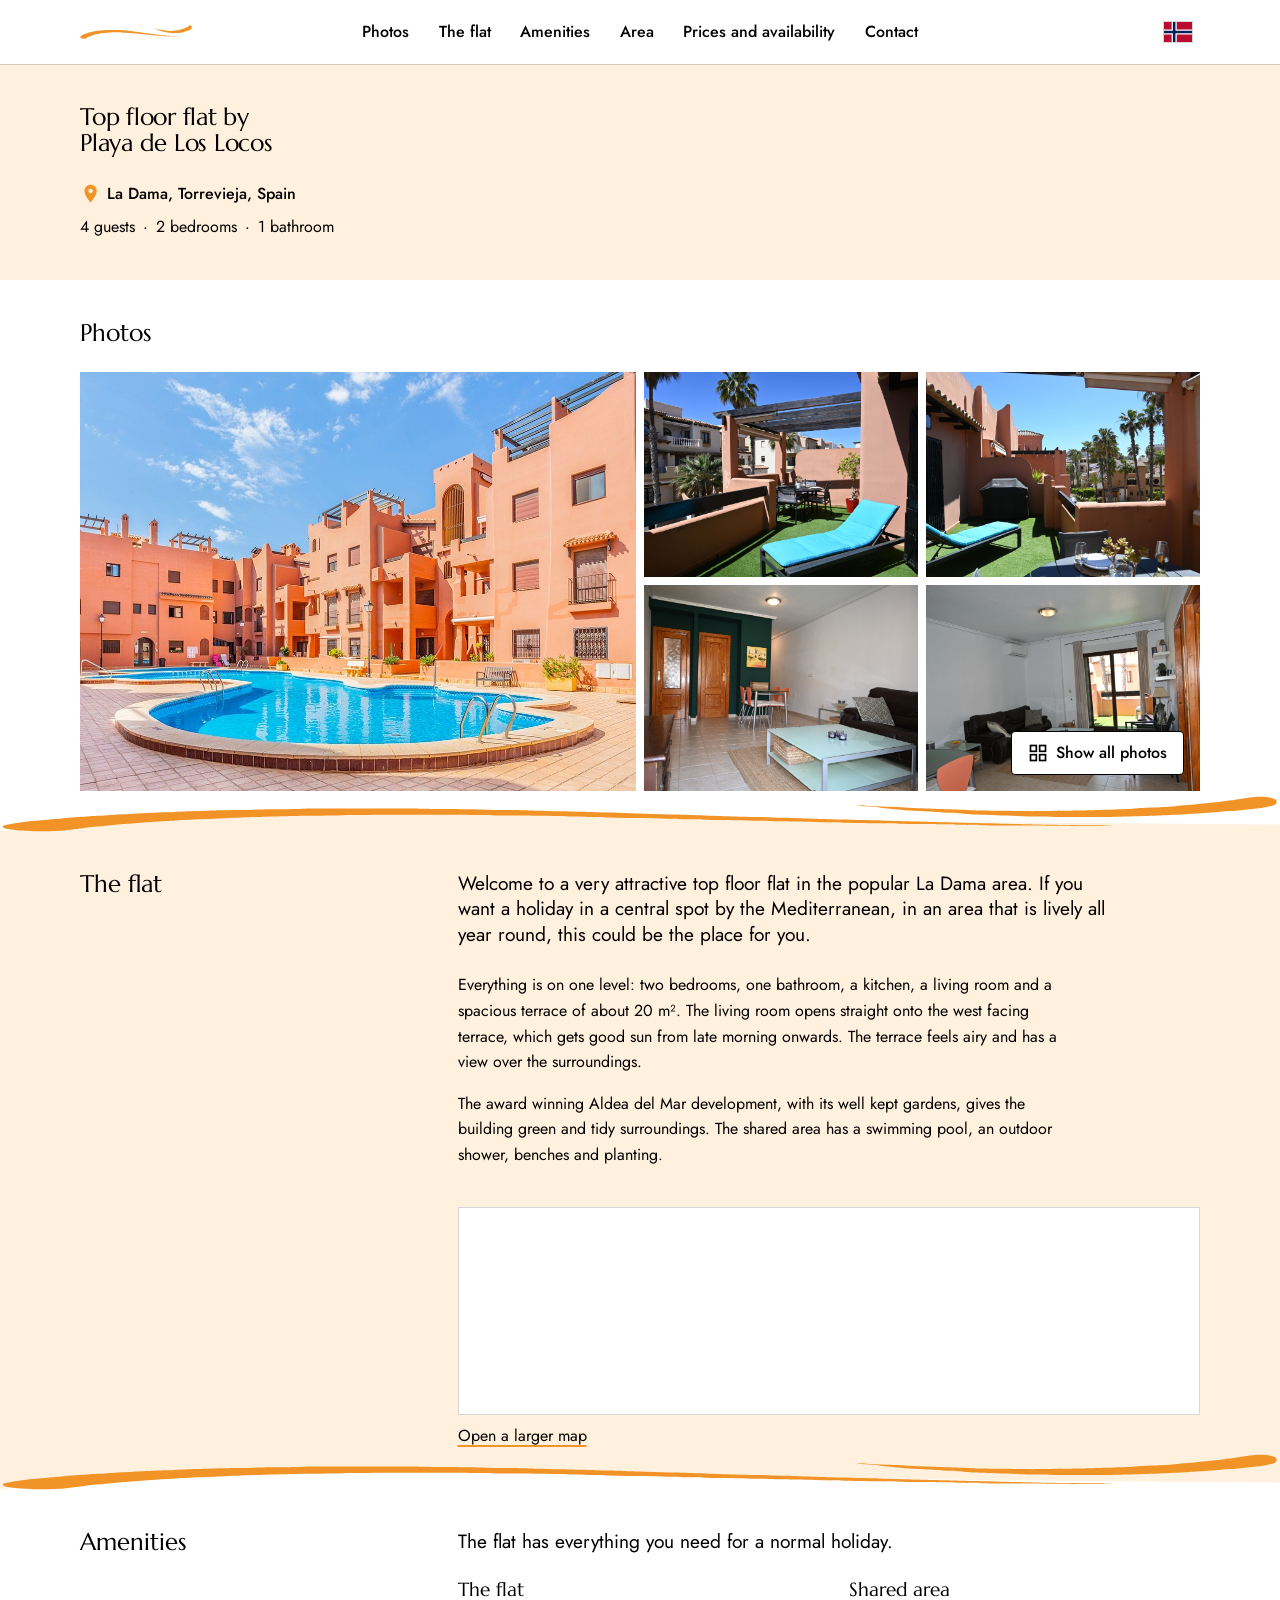
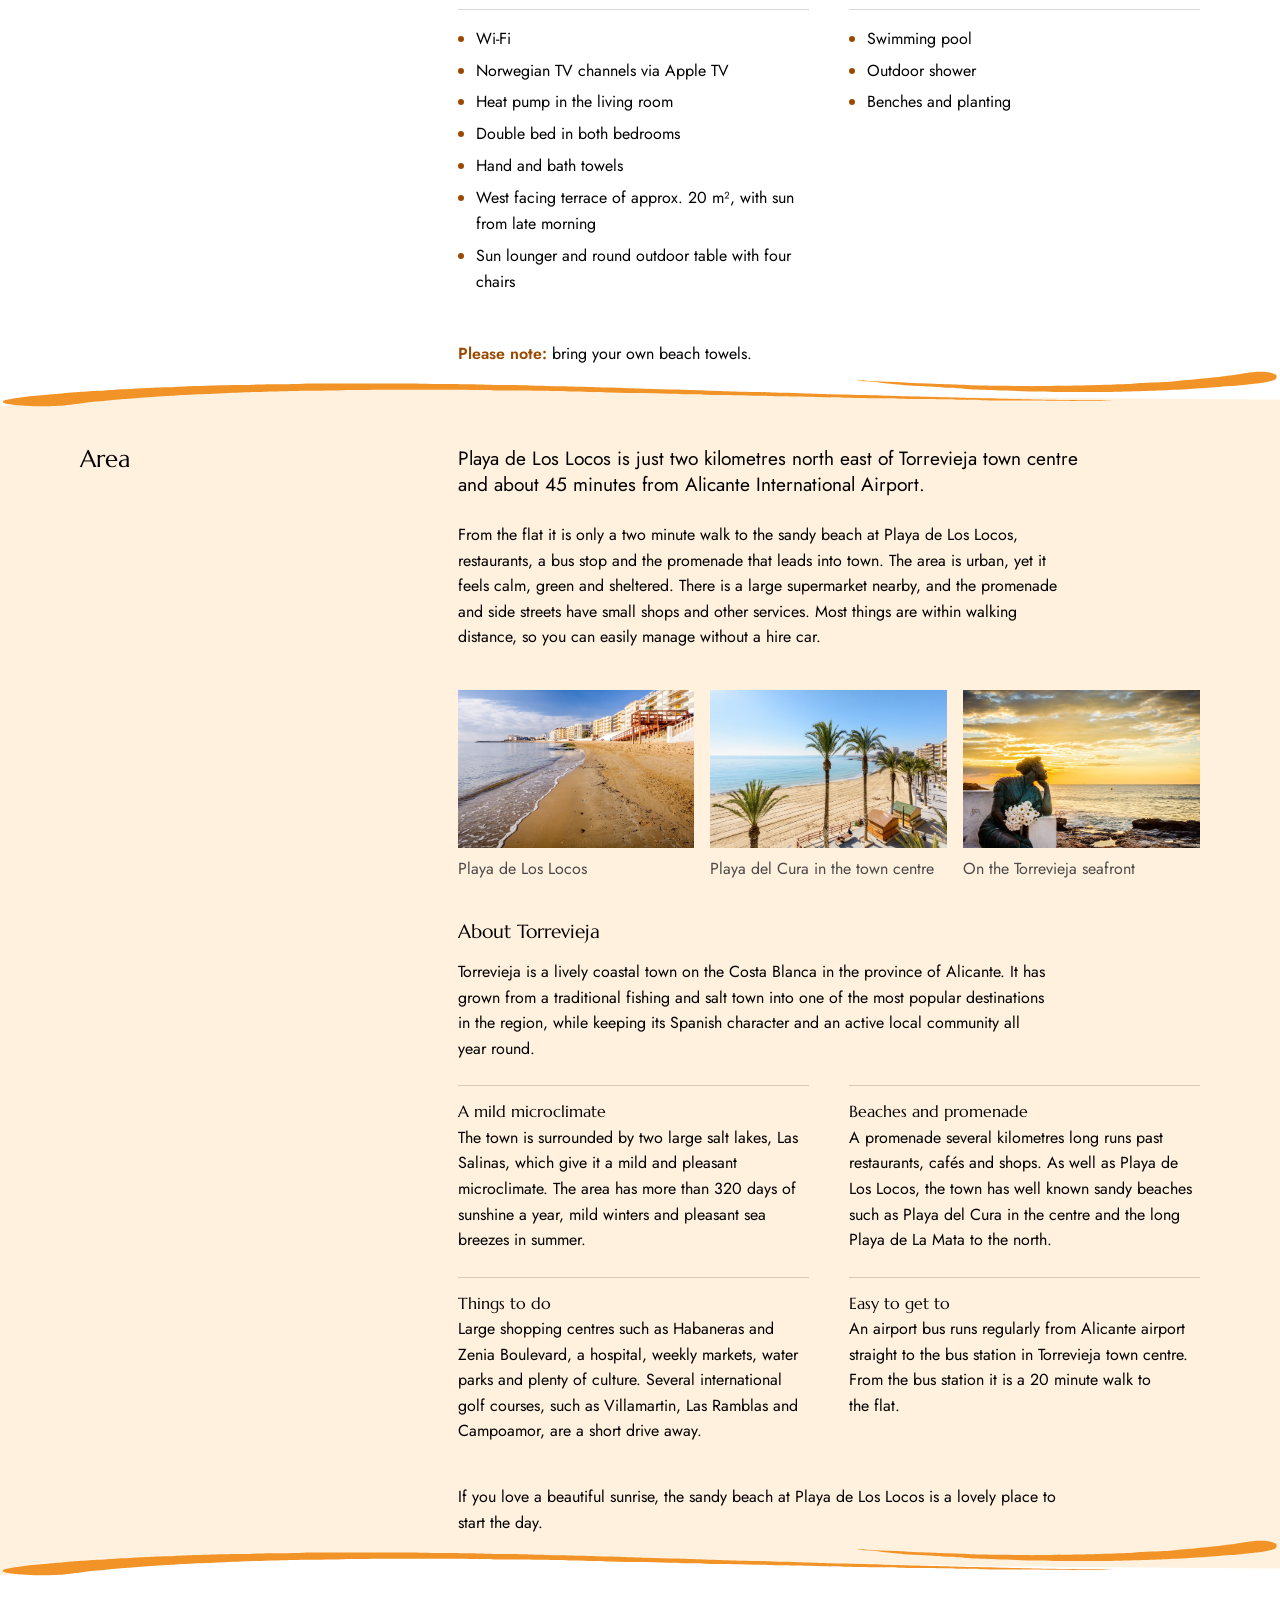
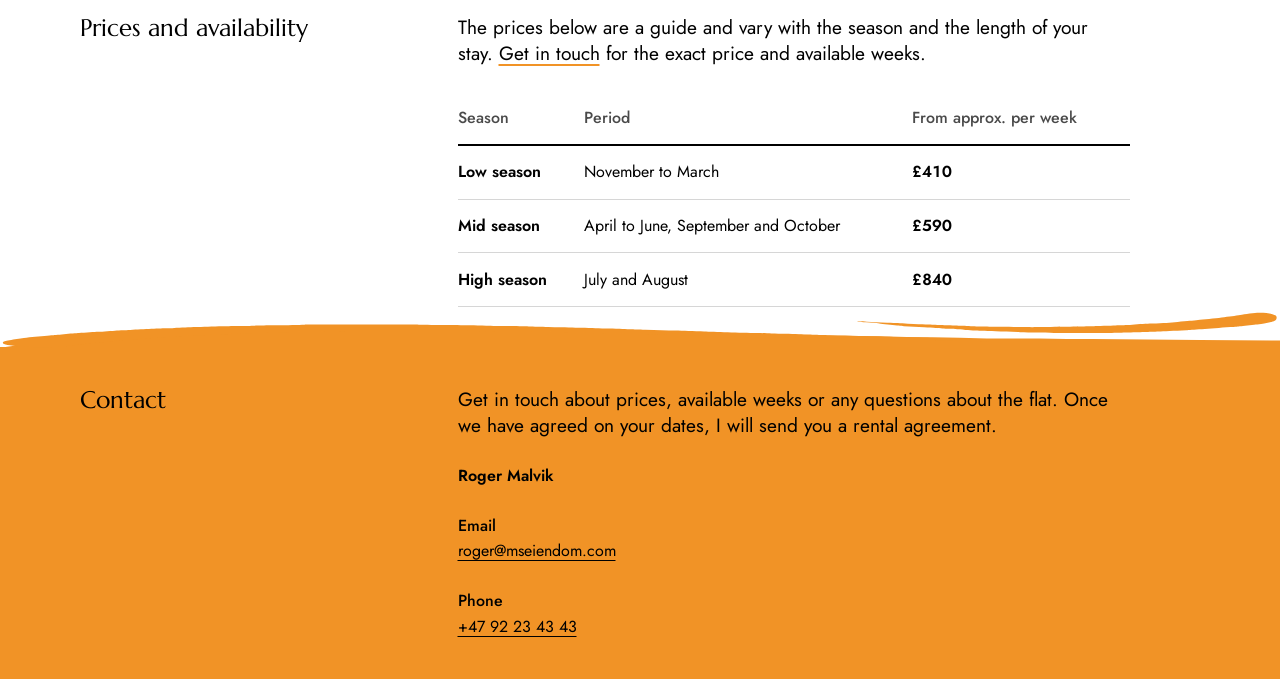
==== commit 0a60e77c: "Ny logo og ny e-postadresse" ====
--- a/en/index.html
+++ b/en/index.html
@@ -35,7 +35,7 @@
 
     <header class="site-header">
         <div class="site-header__inner">
-            <a class="site-header__logo" href="#top"><img class="site-header__logo-image" src="../images/logo-malvik-spania-eiendom.svg" width="522" height="256" alt="Malvik Spania Eiendom"></a>
+            <a class="site-header__logo" href="#top"><img class="site-header__logo-image" src="../images/logo-swoosh.svg" width="480" height="60" alt="Back to the top of the page"></a>
 
             <nav class="site-nav" aria-label="Main menu">
                 <button class="site-nav__toggle" type="button" popovertarget="site-menu" data-js="menu-toggle">
@@ -244,11 +244,11 @@
                     <p>Everything is on one level: two bedrooms, one bathroom, a kitchen, a living room and a spacious terrace of about 20 m². The living room opens straight onto the west facing terrace, which gets good sun from late morning onwards. The terrace feels airy and has a view over the surroundings.</p>
                     <p>The award winning Aldea del Mar development, with its well kept gardens, gives the building green and tidy surroundings. The shared area has a swimming pool, an outdoor shower, benches and planting.</p>
 
-                    <!-- The map shows the Aldea del Mar complex (La Dama) with a pin, not the exact flat. -->
+                    <!-- The map shows the apartment complex in La Dama with a pin, not the exact flat. -->
                     <figure class="map">
-                        <iframe class="map__frame" src="https://www.openstreetmap.org/export/embed.html?bbox=-0.6680%2C37.9825%2C-0.6520%2C37.9905&amp;layer=mapnik&amp;marker=37.9867%2C-0.6600" title="Map of La Dama and Playa de Los Locos in Torrevieja, with Aldea del Mar marked" width="800" height="200" loading="lazy"></iframe>
+                        <iframe class="map__frame" src="https://www.openstreetmap.org/export/embed.html?bbox=-0.6662%2C37.9820%2C-0.6502%2C37.9900&amp;layer=mapnik&amp;marker=37.9860%2C-0.6582" title="Map of La Dama and Playa de Los Locos in Torrevieja, with the apartment complex marked" width="800" height="200" loading="lazy"></iframe>
                         <figcaption class="map__caption">
-                            <a href="https://www.openstreetmap.org/?mlat=37.9867&amp;mlon=-0.6600#map=17/37.9867/-0.6600">Open a larger map</a>
+                            <a href="https://www.openstreetmap.org/?mlat=37.9860&amp;mlon=-0.6582#map=18/37.9860/-0.6582" target="_blank" rel="noopener">Open a larger map<span class="visually-hidden"> (opens in a new tab)</span></a>
                         </figcaption>
                     </figure>
                 </div>
@@ -400,7 +400,7 @@
                         <ul class="contact__list">
                             <li class="contact__item">
                                 <span class="contact__label">Email</span>
-                                <a class="contact__link" href="mailto:malvikeiendom@gmail.com?subject=Renting%20the%20flat%20in%20Torrevieja">malvikeiendom@gmail.com</a>
+                                <a class="contact__link" href="mailto:roger@mseiendom.com?subject=Renting%20the%20flat%20in%20Torrevieja">roger@mseiendom.com</a>
                             </li>
                             <li class="contact__item">
                                 <span class="contact__label">Phone</span>
--- a/css/styles.css
+++ b/css/styles.css
@@ -231,16 +231,16 @@
 }
 
 .site-header__logo {
-    display: block;
+    display: flex;
+    align-items: center;
     flex-shrink: 0;
-    padding-top: 0.25rem;
-    padding-bottom: 0.25rem;
+    min-height: 2.75rem;
 }
 
 .site-header__logo-image {
     display: block;
-    width: auto;
-    height: 3rem;
+    width: 7rem;
+    height: auto;
 }
 
 .site-nav {
@@ -926,7 +926,7 @@
     }
 
     .site-header__logo-image {
-        height: 2.5rem;
+        width: 6rem;
     }
 
     .prices__table th,
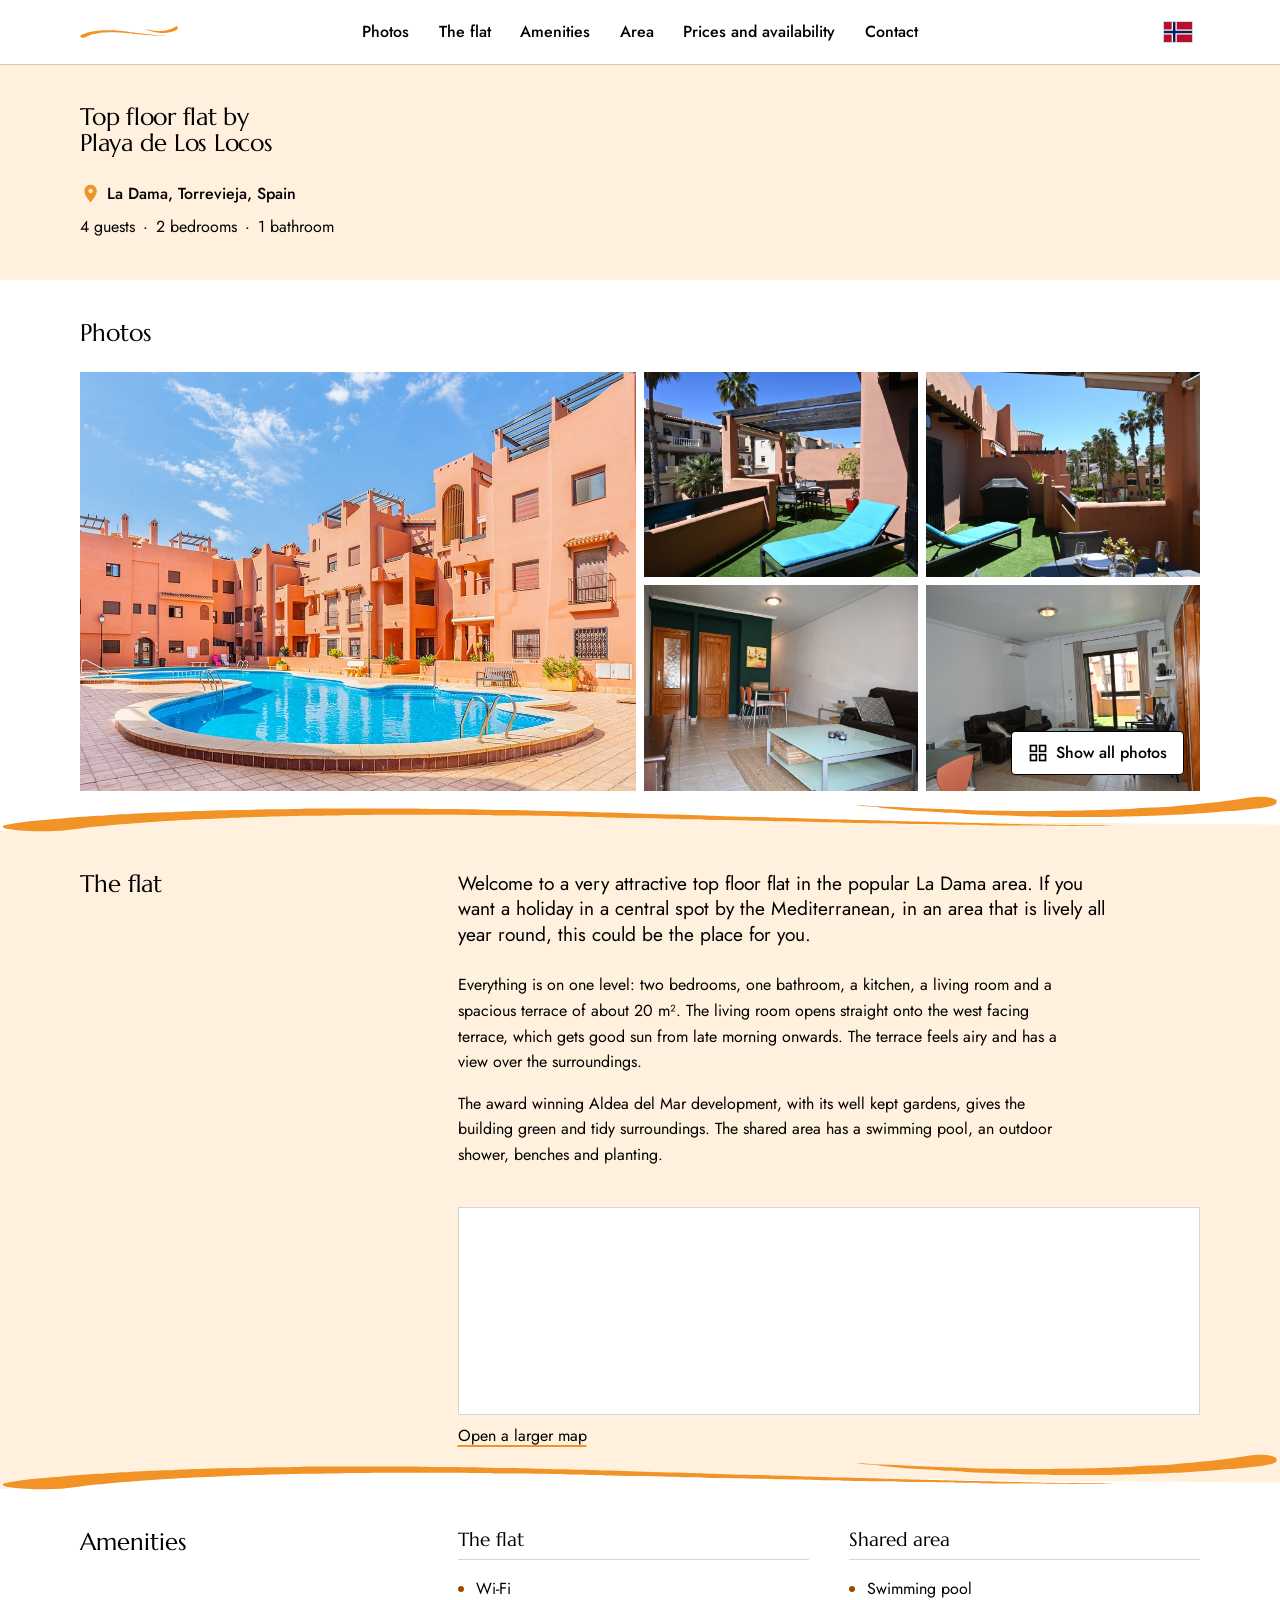
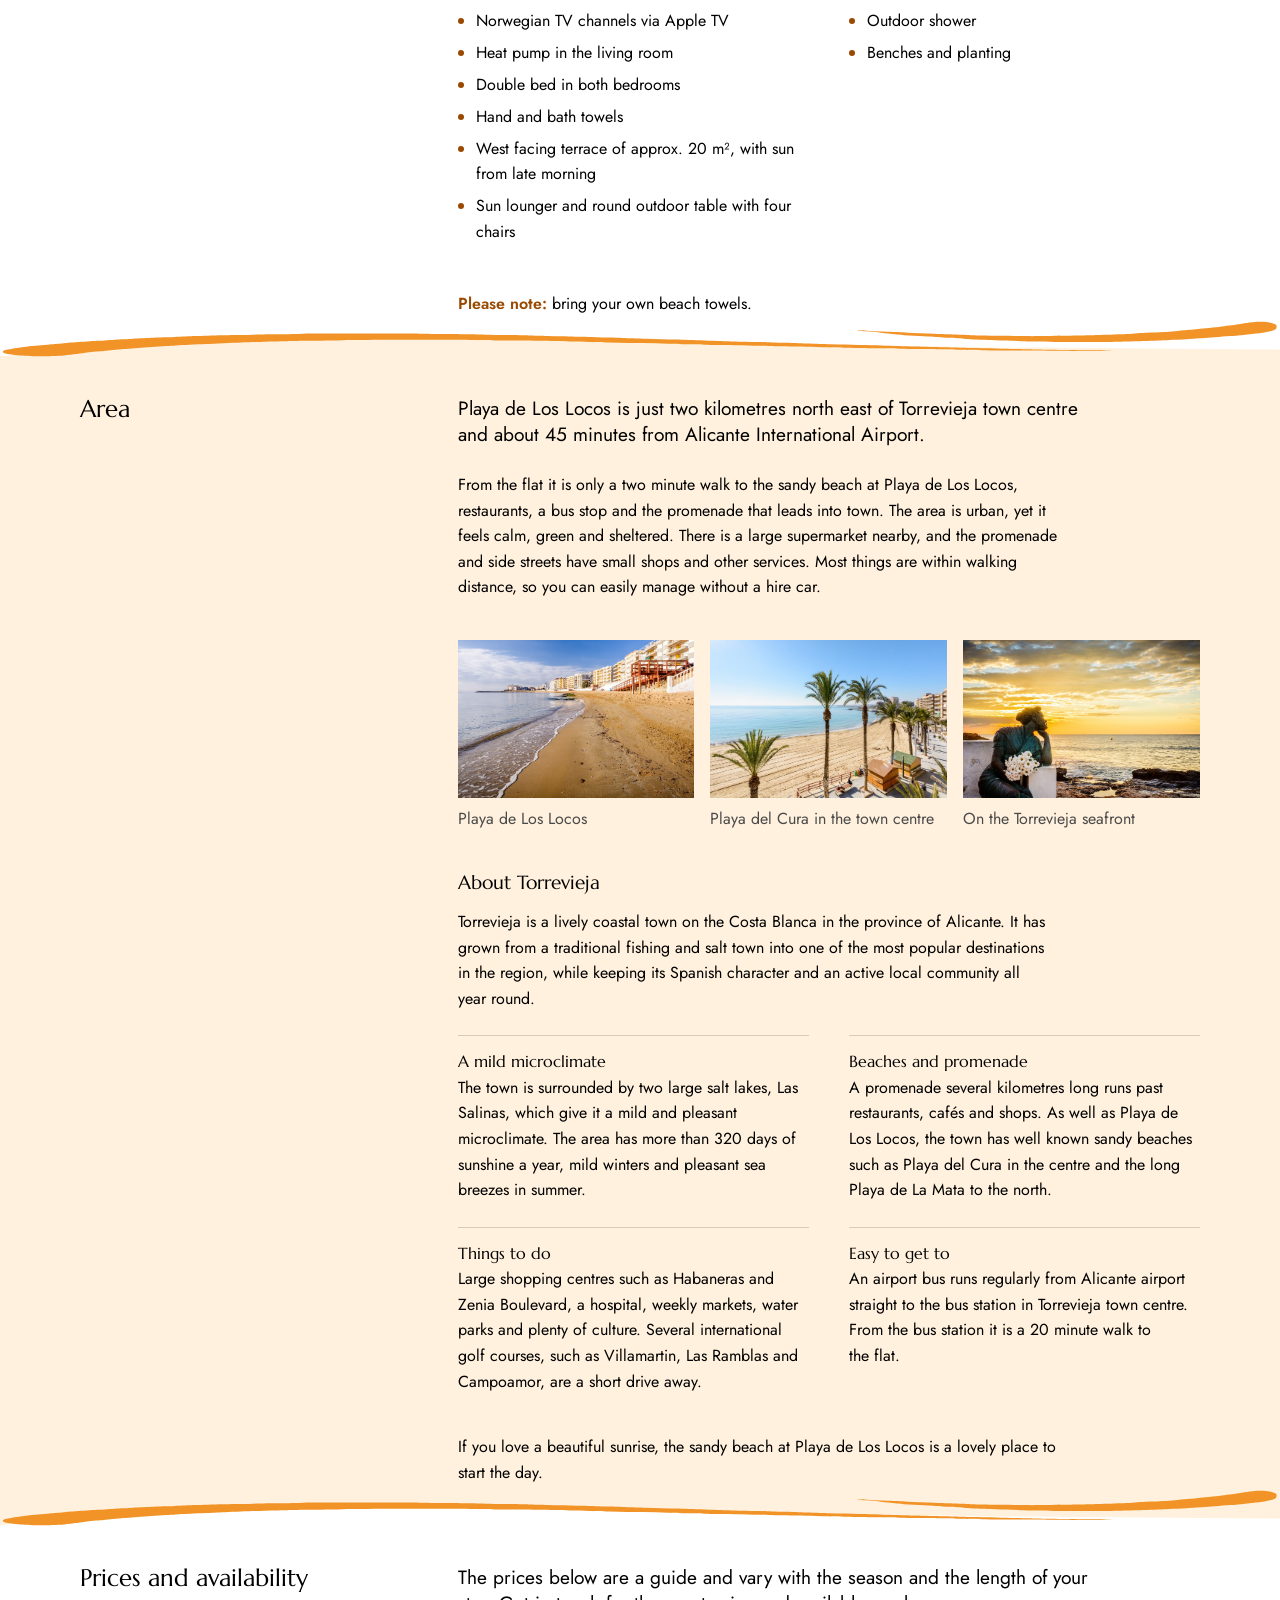
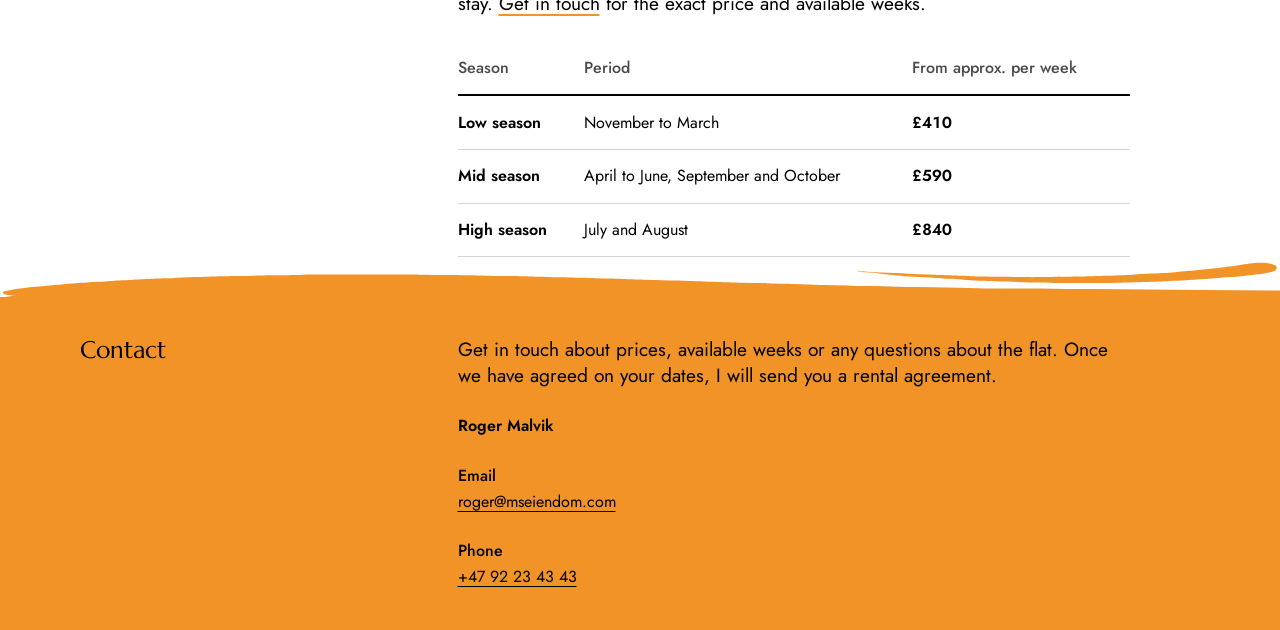
==== commit c68b43a3: "Fjern innledning i fasiliteter" ====
--- a/en/index.html
+++ b/en/index.html
@@ -260,7 +260,6 @@
             <div class="section__inner section__inner--split">
                 <h2 class="section__title" id="amenities-title">Amenities</h2>
                 <div class="section__body">
-                    <p class="section__lead">The flat has everything you need for a normal holiday.</p>
 
                     <div class="amenities">
                         <div class="amenities__group">
--- a/css/styles.css
+++ b/css/styles.css
@@ -237,9 +237,10 @@
     min-height: 2.75rem;
 }
 
+/* Same width as the old logo: 3rem tall at its 522 x 256.5 shape. */
 .site-header__logo-image {
     display: block;
-    width: 7rem;
+    width: 6.1rem;
     height: auto;
 }
 
@@ -926,7 +927,7 @@
     }
 
     .site-header__logo-image {
-        width: 6rem;
+        width: 5.1rem;
     }
 
     .prices__table th,
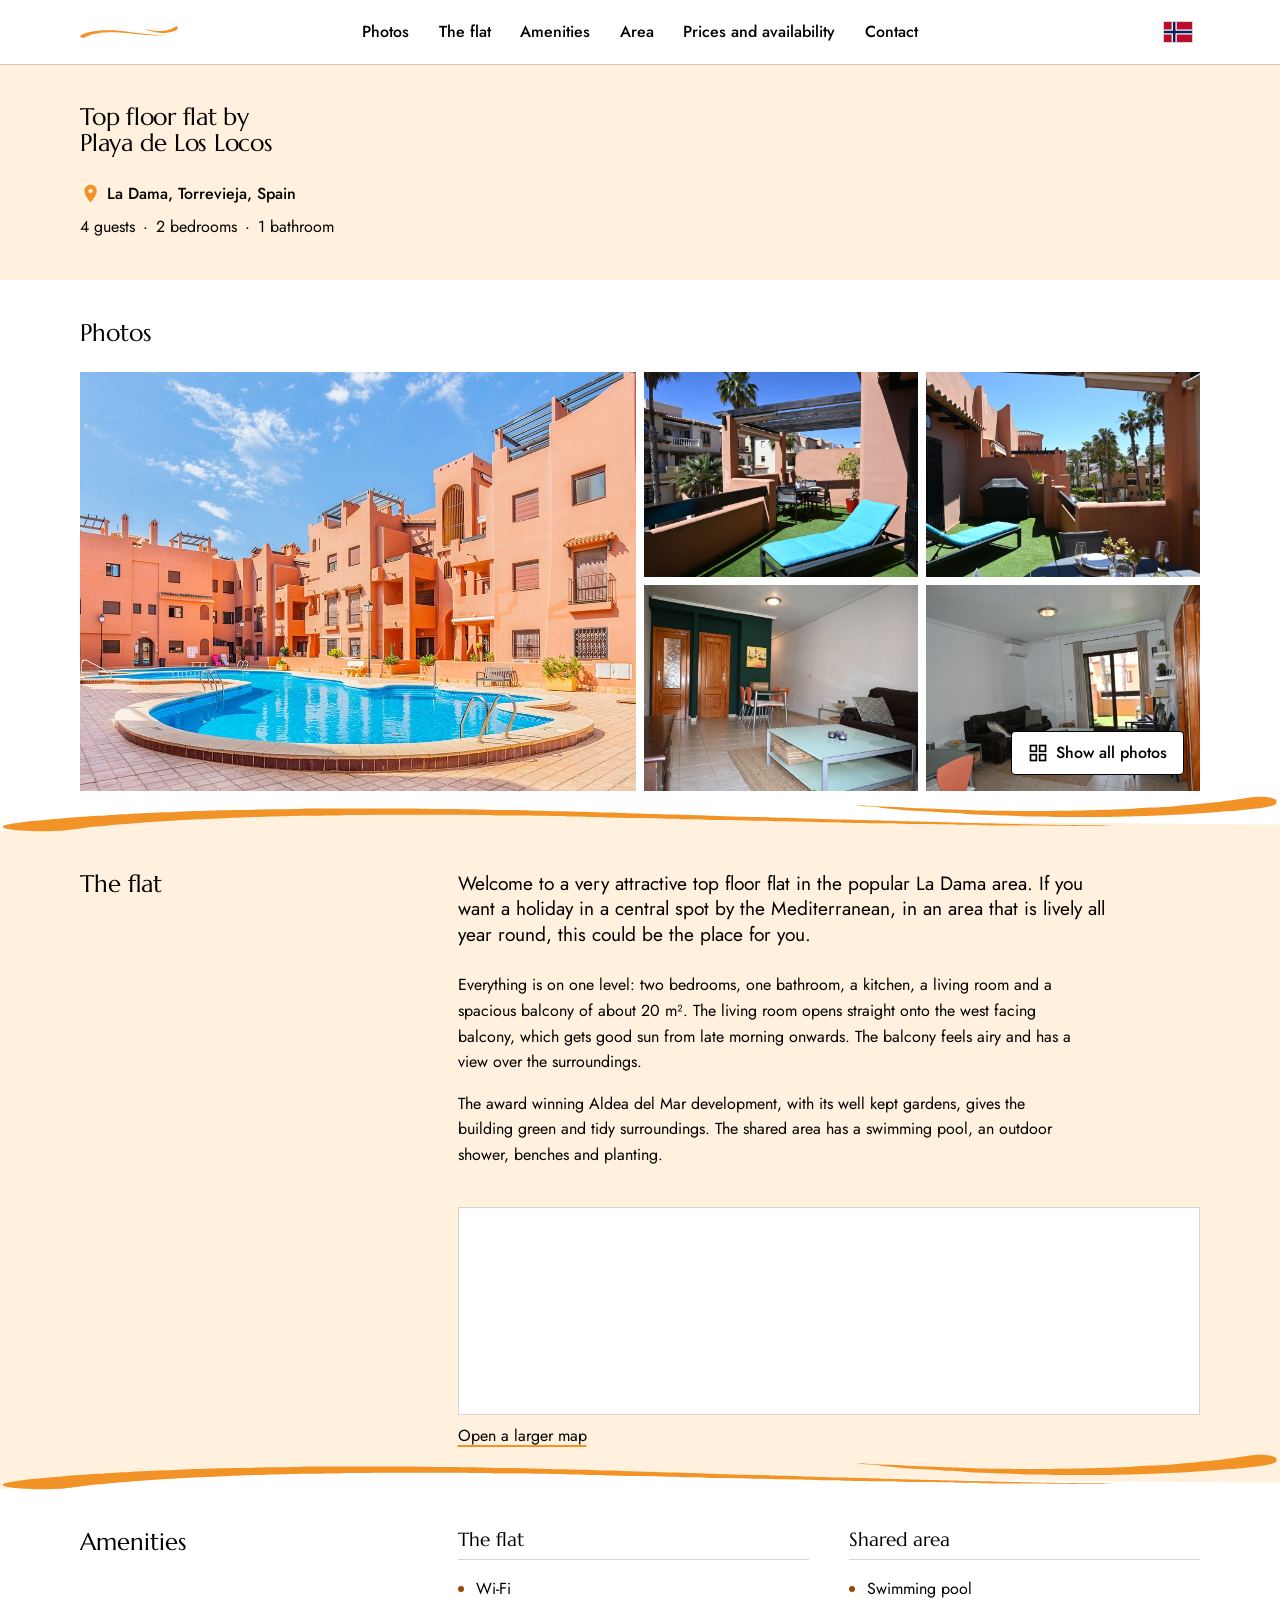
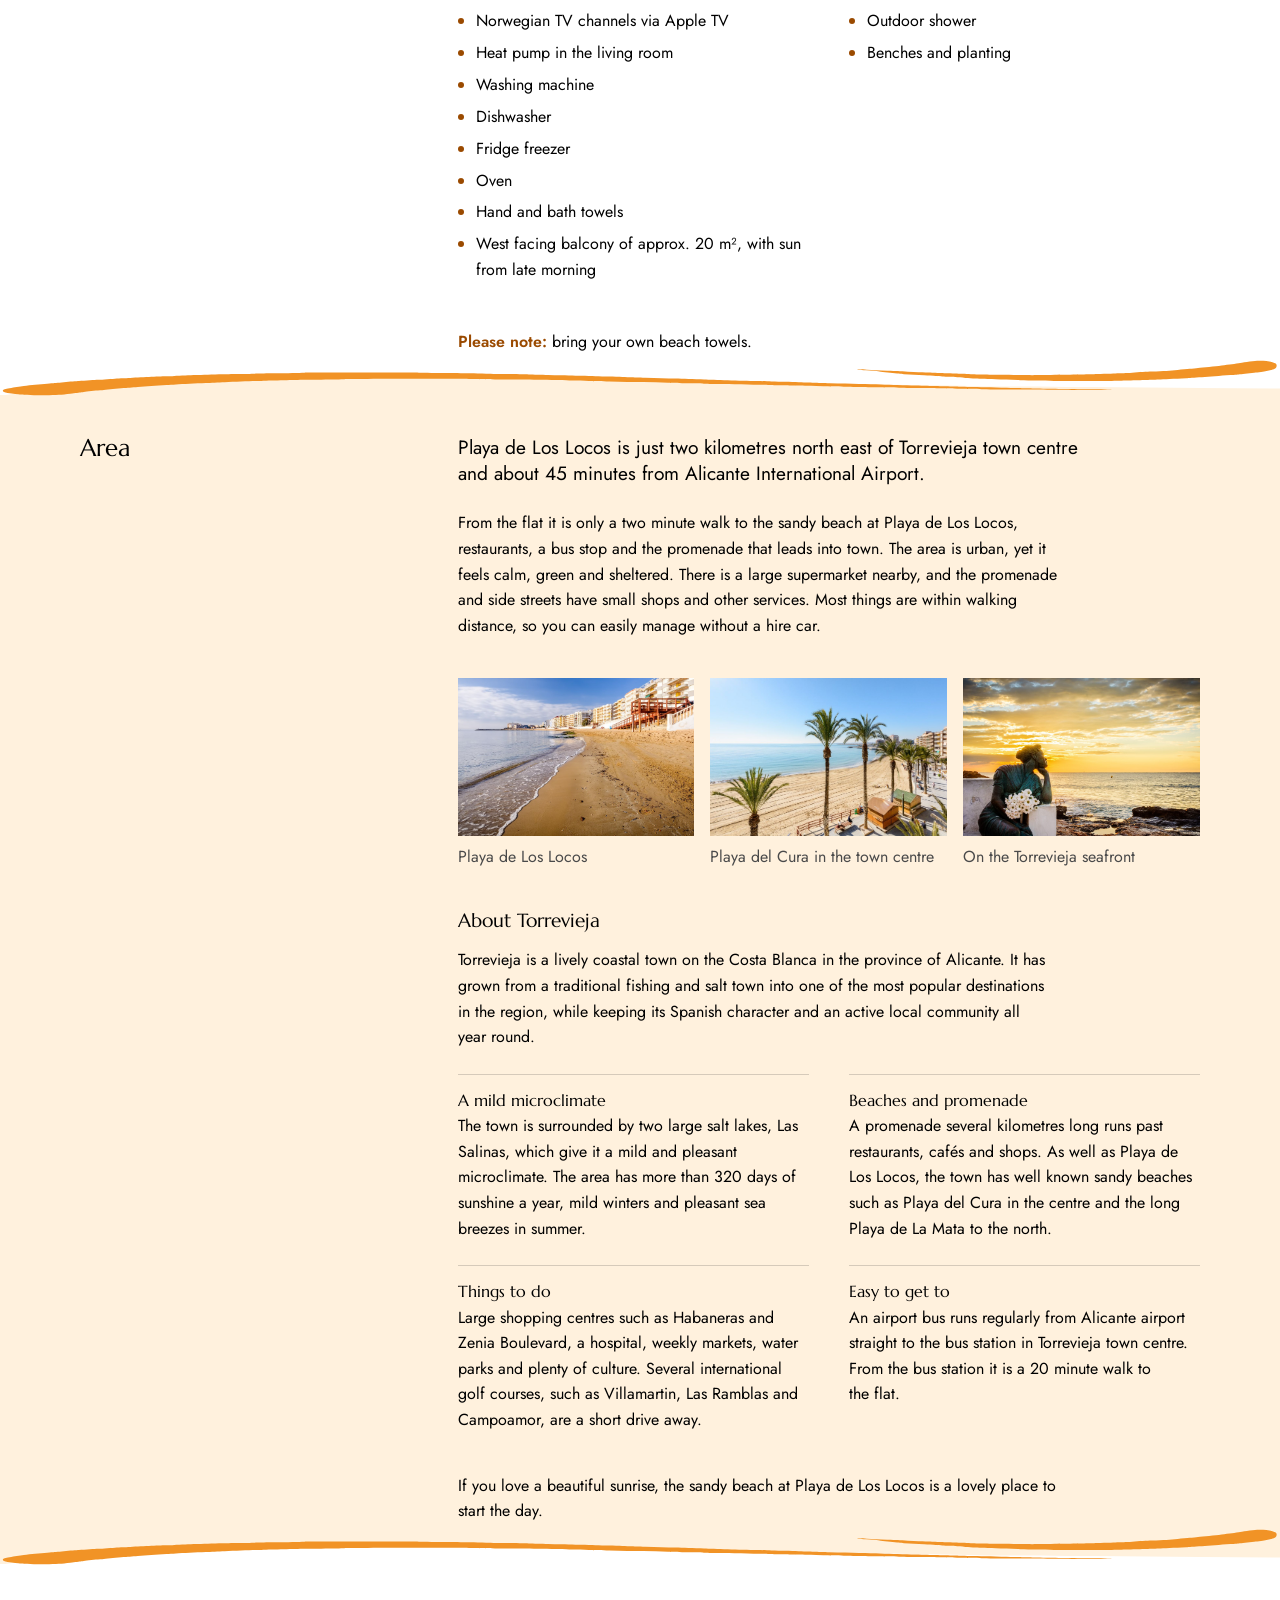
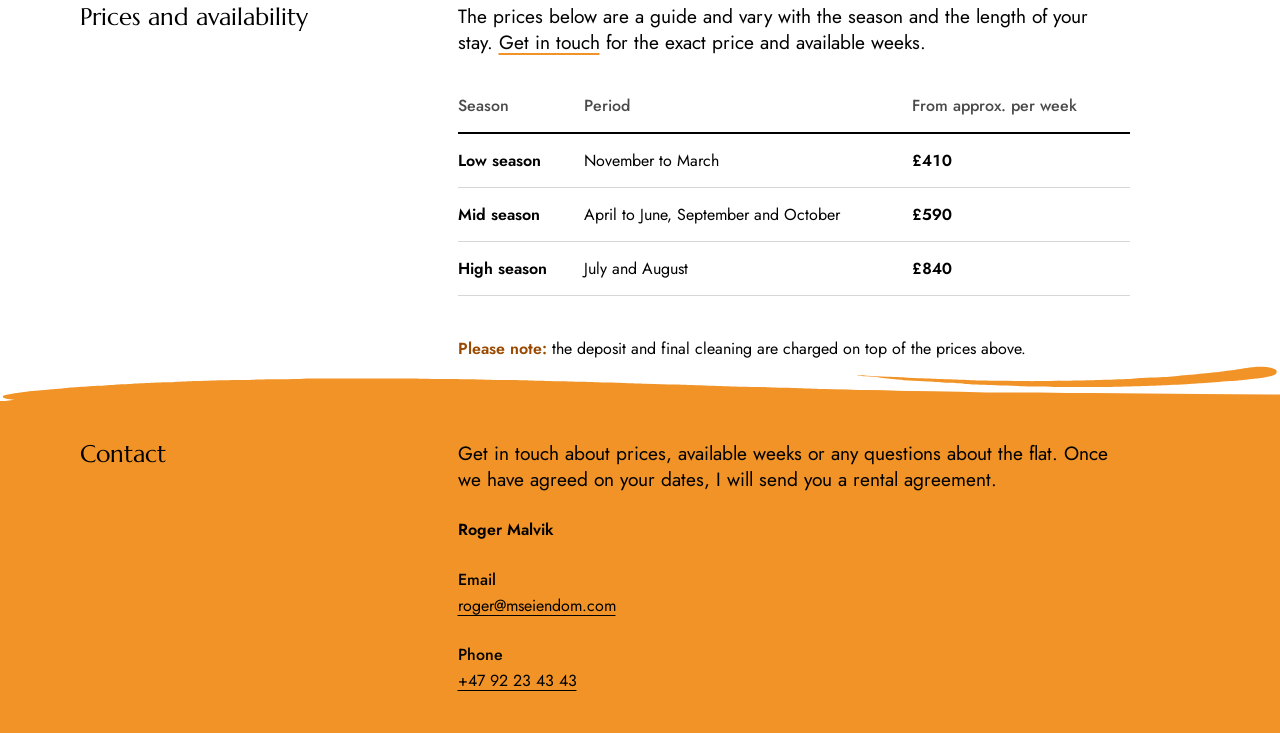
==== commit 786796ed: "Oppdater fasiliteter, altan og prisnotat" ====
--- a/en/index.html
+++ b/en/index.html
@@ -4,7 +4,7 @@
     <meta charset="utf-8">
     <meta name="viewport" content="width=device-width, initial-scale=1">
     <title>Top floor flat by Playa de Los Locos, Torrevieja | mseiendom</title>
-    <meta name="description" content="Bright top floor flat with two bedrooms and a west facing terrace, a two minute walk from Playa de Los Locos in Torrevieja. Shared pool. Contact the owner for prices and available weeks.">
+    <meta name="description" content="Bright top floor flat with two bedrooms and a west facing balcony, a two minute walk from Playa de Los Locos in Torrevieja. Shared pool. Contact the owner for prices and available weeks.">
     <meta name="theme-color" content="#ffffff">
 
     <!-- TODO: change to the right domain if it is not mseiendom.no -->
@@ -19,7 +19,7 @@
     <meta property="og:locale:alternate" content="nb_NO">
     <meta property="og:site_name" content="mseiendom">
     <meta property="og:title" content="Top floor flat by Playa de Los Locos, Torrevieja">
-    <meta property="og:description" content="Two bedrooms, a west facing terrace and a shared pool. A two minute walk to the beach.">
+    <meta property="og:description" content="Two bedrooms, a west facing balcony and a shared pool. A two minute walk to the beach.">
     <meta property="og:url" content="https://mseiendom.no/en/">
     <meta property="og:image" content="https://mseiendom.no/images/common-area-pool-and-buildings.jpg">
 
@@ -94,17 +94,17 @@
                         <li class="gallery__item">
                             <figure class="gallery__figure">
                                 <a class="gallery__link" href="../images/balcony-pergola-sun-lounger-and-table.jpg" data-js="gallery-link">
-                                    <img class="gallery__image" src="../images/balcony-pergola-sun-lounger-and-table.jpg" width="2000" height="1333" alt="The terrace with a pergola, a blue sun lounger and a table with four chairs, with palm trees and neighbouring buildings behind" loading="lazy">
-                                </a>
-                                <figcaption class="gallery__caption">Terrace</figcaption>
+                                    <img class="gallery__image" src="../images/balcony-pergola-sun-lounger-and-table.jpg" width="2000" height="1333" alt="The balcony with a pergola, a blue sun lounger and a table with four chairs, with palm trees and neighbouring buildings behind" loading="lazy">
+                                </a>
+                                <figcaption class="gallery__caption">Balcony</figcaption>
                             </figure>
                         </li>
                         <li class="gallery__item">
                             <figure class="gallery__figure">
                                 <a class="gallery__link" href="../images/balcony-sun-lounger-and-grill.jpg" data-js="gallery-link">
-                                    <img class="gallery__image" src="../images/balcony-sun-lounger-and-grill.jpg" width="2000" height="1333" alt="Sun lounger and barbecue on the terrace, looking out over palm trees and the neighbourhood" loading="lazy">
-                                </a>
-                                <figcaption class="gallery__caption">Terrace</figcaption>
+                                    <img class="gallery__image" src="../images/balcony-sun-lounger-and-grill.jpg" width="2000" height="1333" alt="Sun lounger and barbecue on the balcony, looking out over palm trees and the neighbourhood" loading="lazy">
+                                </a>
+                                <figcaption class="gallery__caption">Balcony</figcaption>
                             </figure>
                         </li>
                         <li class="gallery__item">
@@ -118,9 +118,9 @@
                         <li class="gallery__item">
                             <figure class="gallery__figure">
                                 <a class="gallery__link" href="../images/living-room-balcony-door.jpg" data-js="gallery-link">
-                                    <img class="gallery__image" src="../images/living-room-balcony-door.jpg" width="2000" height="1333" alt="The living room with a sofa and a glass door out to the terrace" loading="lazy">
-                                </a>
-                                <figcaption class="gallery__caption">Living room with terrace access</figcaption>
+                                    <img class="gallery__image" src="../images/living-room-balcony-door.jpg" width="2000" height="1333" alt="The living room with a sofa and a glass door out to the balcony" loading="lazy">
+                                </a>
+                                <figcaption class="gallery__caption">Living room with balcony access</figcaption>
                             </figure>
                         </li>
                         <li class="gallery__item">
@@ -166,17 +166,17 @@
                         <li class="gallery__item">
                             <figure class="gallery__figure">
                                 <a class="gallery__link" href="../images/balcony-view-neighborhood-palm-trees.jpg" data-js="gallery-link">
-                                    <img class="gallery__image" src="../images/balcony-view-neighborhood-palm-trees.jpg" width="2000" height="1333" alt="View from the terrace over the street, palm trees and the neighbourhood" loading="lazy">
-                                </a>
-                                <figcaption class="gallery__caption">View from the terrace</figcaption>
+                                    <img class="gallery__image" src="../images/balcony-view-neighborhood-palm-trees.jpg" width="2000" height="1333" alt="View from the balcony over the street, palm trees and the neighbourhood" loading="lazy">
+                                </a>
+                                <figcaption class="gallery__caption">View from the balcony</figcaption>
                             </figure>
                         </li>
                         <li class="gallery__item">
                             <figure class="gallery__figure">
                                 <a class="gallery__link" href="../images/balcony-view-street-sea-glimpse-full.jpg" data-js="gallery-link">
-                                    <img class="gallery__image" src="../images/balcony-view-street-sea-glimpse-full.jpg" width="1333" height="2000" alt="A glimpse of the sea between the houses, seen from the terrace" loading="lazy">
-                                </a>
-                                <figcaption class="gallery__caption">Sea glimpse from the terrace</figcaption>
+                                    <img class="gallery__image" src="../images/balcony-view-street-sea-glimpse-full.jpg" width="1333" height="2000" alt="A glimpse of the sea between the houses, seen from the balcony" loading="lazy">
+                                </a>
+                                <figcaption class="gallery__caption">Sea glimpse from the balcony</figcaption>
                             </figure>
                         </li>
                         <li class="gallery__item">
@@ -241,7 +241,7 @@
                 <h2 class="section__title" id="the-flat-title">The flat</h2>
                 <div class="section__body">
                     <p class="section__lead">Welcome to a very attractive top floor flat in the popular La Dama area. If you want a holiday in a central spot by the Mediterranean, in an area that is lively all year round, this could be the place for you.</p>
-                    <p>Everything is on one level: two bedrooms, one bathroom, a kitchen, a living room and a spacious terrace of about 20 m². The living room opens straight onto the west facing terrace, which gets good sun from late morning onwards. The terrace feels airy and has a view over the surroundings.</p>
+                    <p>Everything is on one level: two bedrooms, one bathroom, a kitchen, a living room and a spacious balcony of about 20 m². The living room opens straight onto the west facing balcony, which gets good sun from late morning onwards. The balcony feels airy and has a view over the surroundings.</p>
                     <p>The award winning Aldea del Mar development, with its well kept gardens, gives the building green and tidy surroundings. The shared area has a swimming pool, an outdoor shower, benches and planting.</p>
 
                     <!-- The map shows the apartment complex in La Dama with a pin, not the exact flat. -->
@@ -268,10 +268,12 @@
                                 <li class="amenities__item">Wi-Fi</li>
                                 <li class="amenities__item">Norwegian TV channels via Apple TV</li>
                                 <li class="amenities__item">Heat pump in the living room</li>
-                                <li class="amenities__item">Double bed in both bedrooms</li>
+                                <li class="amenities__item">Washing machine</li>
+                                <li class="amenities__item">Dishwasher</li>
+                                <li class="amenities__item">Fridge freezer</li>
+                                <li class="amenities__item">Oven</li>
                                 <li class="amenities__item">Hand and bath towels</li>
-                                <li class="amenities__item">West facing terrace of approx. 20 m², with sun from late morning</li>
-                                <li class="amenities__item">Sun lounger and round outdoor table with four chairs</li>
+                                <li class="amenities__item">West facing balcony of approx. 20 m², with sun from late morning</li>
                             </ul>
                         </div>
 
@@ -285,7 +287,7 @@
                         </div>
                     </div>
 
-                    <p class="amenities__note"><strong class="amenities__note-label">Please note:</strong> bring your own beach towels.</p>
+                    <p class="note"><strong class="note__label">Please note:</strong> bring your own beach towels.</p>
                 </div>
             </div>
         </section>
@@ -383,6 +385,8 @@
                             </tbody>
                         </table>
                     </div>
+
+                    <p class="note"><strong class="note__label">Please note:</strong> the deposit and final cleaning are charged on top of the prices above.</p>
                 </div>
             </div>
         </section>
--- a/css/styles.css
+++ b/css/styles.css
@@ -203,6 +203,16 @@
 
 .skip-link:focus {
     transform: translateY(0);
+}
+
+
+/* Short "NB!" note under a list or table, used in any section. */
+.note {
+    margin-top: var(--space-l);
+}
+
+.note__label {
+    color: var(--color-orange-deep);
 }
 
 
@@ -766,14 +776,6 @@
     color: var(--color-orange-deep);
 }
 
-.amenities__note {
-    margin-top: var(--space-l);
-}
-
-.amenities__note-label {
-    color: var(--color-orange-deep);
-}
-
 
 /* 10. Area and map
    ========================================================================== */
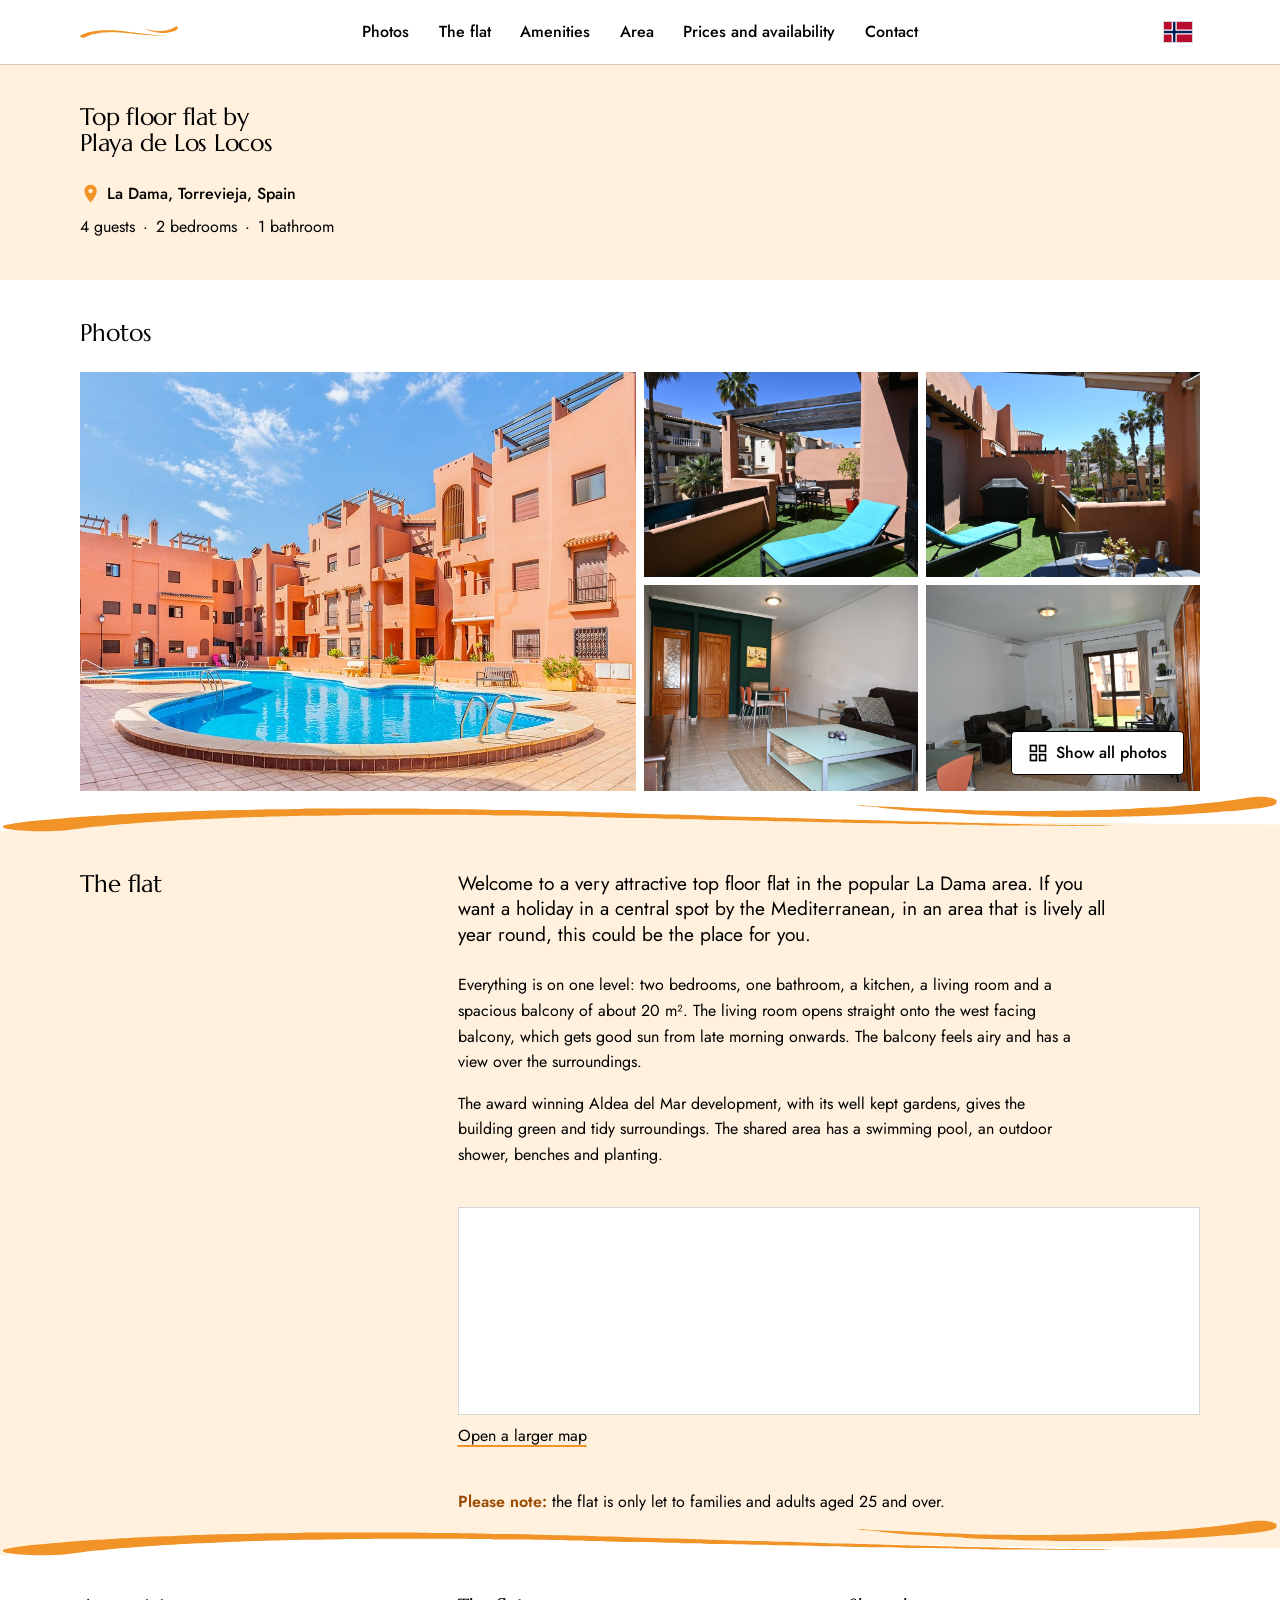
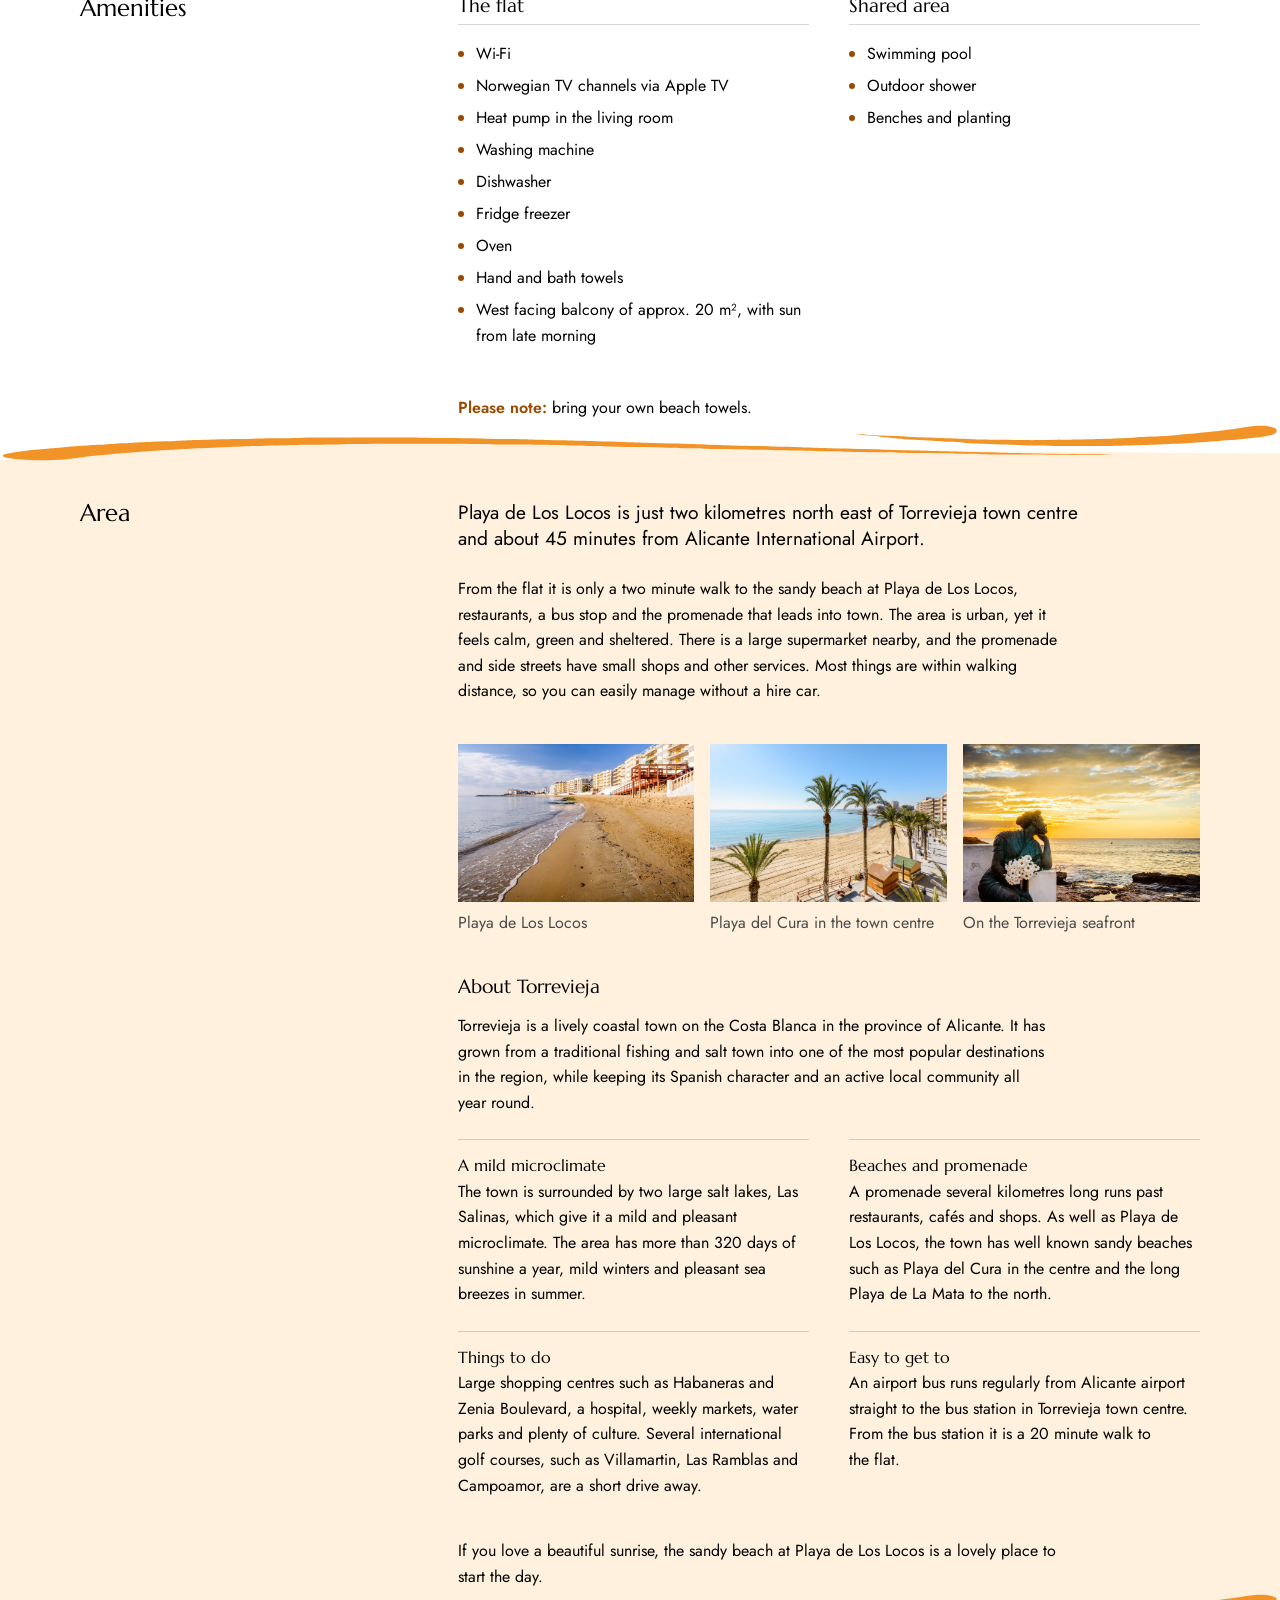
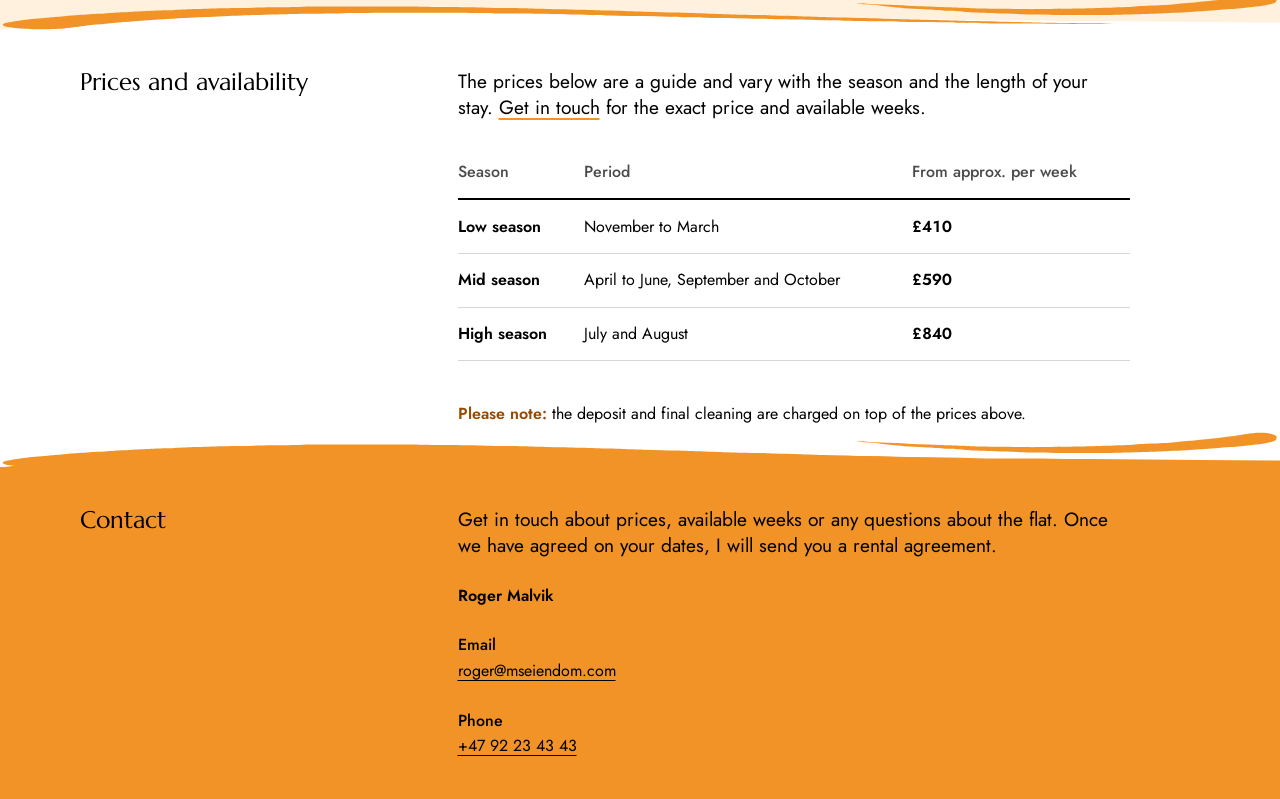
==== commit a3094bd0: "Legg til aldersgrense for utleie" ====
--- a/en/index.html
+++ b/en/index.html
@@ -251,6 +251,8 @@
                             <a href="https://www.openstreetmap.org/?mlat=37.9860&amp;mlon=-0.6582#map=18/37.9860/-0.6582" target="_blank" rel="noopener">Open a larger map<span class="visually-hidden"> (opens in a new tab)</span></a>
                         </figcaption>
                     </figure>
+
+                    <p class="note"><strong class="note__label">Please note:</strong> the flat is only let to families and adults aged 25 and over.</p>
                 </div>
             </div>
         </section>
--- a/css/styles.css
+++ b/css/styles.css
@@ -209,6 +209,11 @@
 /* Short "NB!" note under a list or table, used in any section. */
 .note {
     margin-top: var(--space-l);
+}
+
+/* Two notes in a row sit closer together. */
+.note + .note {
+    margin-top: var(--space-s);
 }
 
 .note__label {
